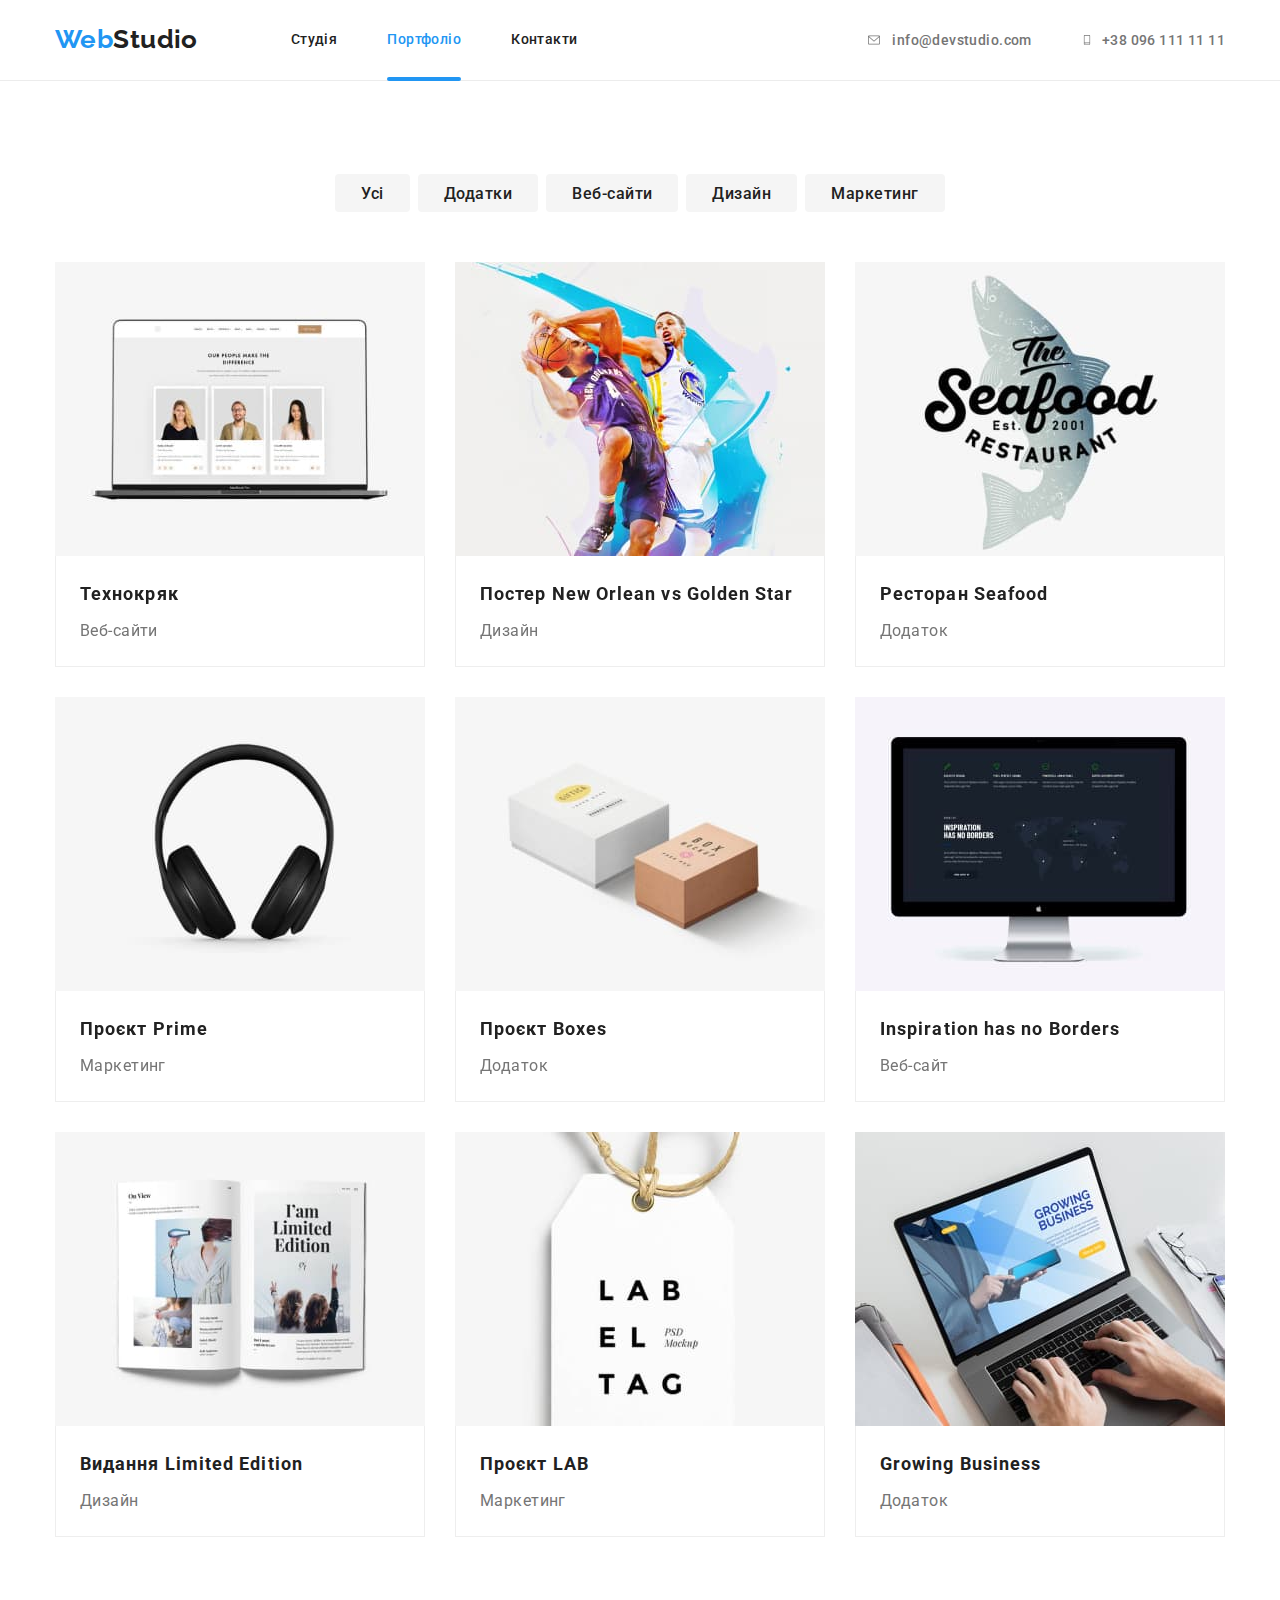
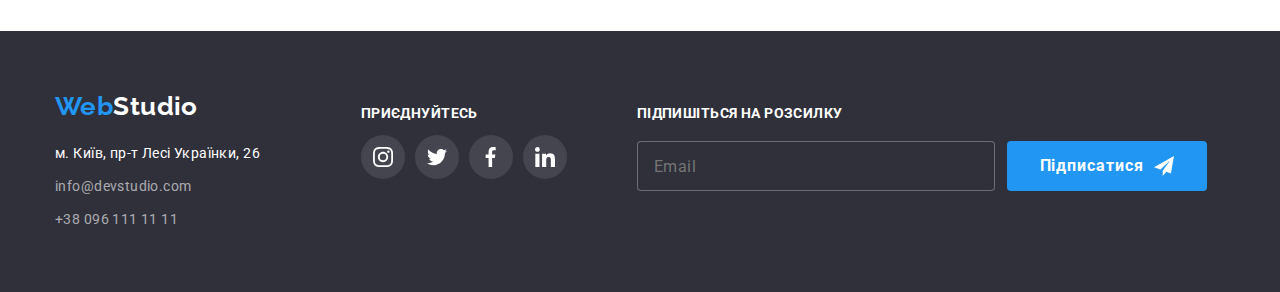
==== portfolio.html @ 4629065c "added from 06" ====
<!DOCTYPE html>
<html lang="en">
<head>
    <meta charset="UTF-8">
    <meta 
    name="viewport" 
    content="width=device-width, initial-scale=1.0">
    <title>WebStudio</title>
    <!--не знаю чи потрібні два перші посилання на шрифт-->
    <link rel="preconnect" href="https://fonts.googleapis.com">
    <link rel="preconnect" href="https://fonts.gstatic.com" crossorigin>
    <link href="https://fonts.googleapis.com/css2?family=Raleway:wght@700&family=Roboto:wght@400;500;700;900&display=swap" rel="stylesheet">
    <link rel="stylesheet" href="https://cdnjs.cloudflare.com/ajax/libs/modern-normalize/1.1.0/modern-normalize.min.css">
    <link rel="stylesheet" href="./css/styles.css">
</head>

<body>
    <header class="header">
        <div class="container">
            <div class="main-nav container-header">
                <a href="./index.html" class="logo decoration"><span class="web">Web</span><span
                        class="studio">Studio</span></a>
                <nav>
                    <ul class="list site-nav decoration header-decoration">
                        <li class="item"><a class="link" href="./index.html">Студія</a></li>
                        <li class="item"><a class="link current link-decoration" href="./portfolio.html">Портфоліо</a></li>
                        <li class="item"><a class="link" href="./index.html">Контакти</a></li>
                    </ul>
                </nav>
    
                <ul class="list decoration auth-nav">
                    <li class="item-contact">
                        <a href="mailto:info@devstudio.com"
                            class="contact contact-header">
                            <svg width="16" height="12" class="nav-icon">
                                <use href="./images/icons.svg#icon-envelopehover"></use>
                            </svg>info@devstudio.com</a>
                    </li>
                    <li class="item-contact">
                        <a href="tel:+380961111111" class="contact contact-header">
                            <svg width="10" height="16" class="nav-icon">
                                <use href="./images/icons.svg#icon-smartphone"></use>
                            </svg> +38 096 111 11 11
                        </a>
                    </li>
                </ul>
            </div>
        </div>
    </header>


    <main>
        <section class="section-secondary">
        <div class="container">
         <div class="section">
        <h1 class="visually-hidden">Портфоліо</h1>
            <ul class="list button">
                <li><button type="button" class="secondary">Усі</button></li>
                <li><button type="button" class="secondary">Додатки</button></li>
                <li><button type="button" class="secondary">Веб-сайти</button></li>
                <li><button type="button" class="secondary">Дизайн</button></li>
                <li><button type="button" class="secondary">Маркетинг</button></li>
            </ul>
            <ul class="list cards-portfolio ">
                    <li class="card-border portfolio-link">
                        <a href="" class="decoration">
          <div class="decoration-position-portfolio">
            <img class="decoration-images" src="./images/portfolio1.jpg" alt="Ноутбук" width="370" />
            <div class="portfolio-cards-description">
                <p class="portfolio-describtion-text">Ресурс пропонує комплексні пропозиції з різним рівнем функціоналу та сервісів. Все це дозволить відвідувачу отримати вичерпні відомості про компанію чи приватну особу.</p>
            </div>
          </div>
            <div class="portfolio-card">
            <h2 class="portfolio-title">Технокряк</h2>
            <p class="portfolio-text">Веб-сайти</p>
              
        </div>
    </a>
</li>

                <li class="card-border portfolio-link">
                    <a href="" class="decoration">
                        <div class="decoration-position-portfolio">
                        <img class="decoration-images" src="./images/portfolio2.jpg" alt="Баскетболісти дизайн" width="370" />
                        <div class="portfolio-cards-description">
                            <p class="portfolio-describtion-text">Ресурс пропонує комплексні пропозиції з різним рівнем функціоналу та сервісів. Все це дозволить відвідувачу отримати вичерпні відомості про компанію чи приватну особу.</p>
                        </div>
                      </div>
                         <div class="portfolio-card">    
                            <h2 class="portfolio-title">Постер New Orlean vs Golden Star</h2>
                            <p class="portfolio-text">Дизайн</p>
                        </div>
                    </a>
                </li>

                <li class="card-border portfolio-link">
                    <a href="" class="decoration">
                        <div class="decoration-position-portfolio">
                        <img class="decoration-images" src="./images/portfolio3.jpg" alt="Логотип ресторану" width="370" />
                        <div class="portfolio-cards-description">
                            <p class="portfolio-describtion-text">Ресурс пропонує комплексні пропозиції з різним рівнем функціоналу та сервісів. Все це дозволить відвідувачу отримати вичерпні відомості про компанію чи приватну особу.</p>
                        </div>
                      </div>
                         <div class="portfolio-card">    
                            <h2 class="portfolio-title">Ресторан Seafood</h2>
                            <p class="portfolio-text">Додаток</p>
                        </div>
                    </a>
                </li>               

                <li class="card-border portfolio-link">
                    <a href="" class="decoration">
                        <div class="decoration-position-portfolio">
                        <img class="decoration-images" src="./images/portfolio4.jpg" alt="Навушники" width="370" />
                        <div class="portfolio-cards-description">
                            <p class="portfolio-describtion-text">Ресурс пропонує комплексні пропозиції з різним рівнем функціоналу та сервісів. Все це дозволить відвідувачу отримати вичерпні відомості про компанію чи приватну особу.</p>
                        </div>
                      </div>
                         <div class="portfolio-card">    
                            <h2 class="portfolio-title">Проєкт Prime</h2>
                            <p class="portfolio-text">Маркетинг</p>
                        </div>
                    </a>
                </li>                         

                <li class="card-border portfolio-link">
                    <a href="" class="decoration">
                        <div class="decoration-position-portfolio">
                        <img class="decoration-images" src="./images/portfolio5.jpg" alt="Коробки" width="370" />
                        <div class="portfolio-cards-description">
                            <p class="portfolio-describtion-text">Ресурс пропонує комплексні пропозиції з різним рівнем функціоналу та сервісів. Все це дозволить відвідувачу отримати вичерпні відомості про компанію чи приватну особу.</p>
                        </div>
                      </div>
                         <div class="portfolio-card">    
                            <h2 class="portfolio-title">Проєкт Boxes</h2>
                            <p class="portfolio-text">Додаток</p>
                        </div>
                    </a>
                </li>    

                <li class="card-border portfolio-link">
                    <a href="" class="decoration">
                        <div class="decoration-position-portfolio">
                        <img class="decoration-images" src="./images/portfolio6.jpg" alt="Комп'ютер" width="370" />
                        <div class="portfolio-cards-description">
                            <p class="portfolio-describtion-text">Ресурс пропонує комплексні пропозиції з різним рівнем функціоналу та сервісів. Все це дозволить відвідувачу отримати вичерпні відомості про компанію чи приватну особу.</p>
                        </div>
                      </div>
                         <div class="portfolio-card">    
                            <h2 class="portfolio-title">Inspiration has no Borders</h2>
                            <p class="portfolio-text">Веб-сайт</p>
                        </div>
                    </a>
                </li>   

                <li class="card-border portfolio-link">
                    <a href="" class="decoration">
                        <div class="decoration-position-portfolio">
                        <img class="decoration-images" src="./images/portfolio7.jpg" alt="Журнал" width="370" />
                        <div class="portfolio-cards-description">
                            <p class="portfolio-describtion-text">Ресурс пропонує комплексні пропозиції з різним рівнем функціоналу та сервісів. Все це дозволить відвідувачу отримати вичерпні відомості про компанію чи приватну особу.</p>
                        </div>
                      </div>
                         <div class="portfolio-card">    
                            <h2 class="portfolio-title">Видання Limited Edition</h2>
                            <p class="portfolio-text">Дизайн</p>
                        </div>
                    </a>
                </li>                  
 
                <li class="card-border portfolio-link">
                    <a href="" class="decoration">
                        <div class="decoration-position-portfolio">
                        <img class="decoration-images" src="./images/portfolio8.jpg" alt="Візитка" width="370" />
                        <div class="portfolio-cards-description">
                            <p class="portfolio-describtion-text">Ресурс пропонує комплексні пропозиції з різним рівнем функціоналу та сервісів. Все це дозволить відвідувачу отримати вичерпні відомості про компанію чи приватну особу.</p>
                        </div>
                      </div>
                         <div class="portfolio-card">    
                            <h2 class="portfolio-title">Проєкт LAB</h2>
                            <p class="portfolio-text">Маркетинг</p>
                        </div>
                    </a>
                </li>                 
 
                <li class="card-border portfolio-link">
                    <a href="" class="decoration">
                        <div class="decoration-position-portfolio">
                        <img class="decoration-images" src="./images/portfolio9.jpg" alt="Ноутбук" width="370" />
                        <div class="portfolio-cards-description">
                            <p class="portfolio-describtion-text">Ресурс пропонує комплексні пропозиції з різним рівнем функціоналу та сервісів. Все це дозволить відвідувачу отримати вичерпні відомості про компанію чи приватну особу.</p>
                        </div>
                      </div>
                         <div class="portfolio-card">    
                            <h2 class="portfolio-title">Growing Business</h2>
                            <p class="portfolio-text">Додаток</p>
                        </div>
                    </a>
                </li>
            </ul>
            </div>
            </div>
            </section>
          </main>
    
          <footer class="footer">
            <div class="container">
                       <ul class="footer-position list">
                           <li class="footer-position-part">
                               <div class="footer-logo"><a href="./index.html" class="logo decoration"><span class="web">Web</span><span
                                   class="studio-footer">Studio</span></a>
                               </div>
                           <address>
                               <div>
                               <ul class="list address decoration">
                                   <li class="address-footer">
                                       <a href="https://goo.gl/maps/RKnZuP3yqJWEUkQHA" class="city">м. Київ, пр-т Лесі Українки, 26</a>
                                   </li>
                                   <li class="contact-footer address-footer">
                                       <a href="mailto:info@devstudio.com" class="footer-contact">info@devstudio.com</a>
                                   </li>
                                   <li class="contact-footer">
                                       <a href="tel:+380961111111" class="footer-contact">+38 096 111 11 11</a>
                                   </li>
                               </ul>
                               </div>
                           </address>
                           </li>
           
                       <li class="footer-position-part">
                           <p class="footer-text">ПРИЄДНУЙТЕСЬ</p>
                       <ul class="cards-img list">
                               <li class="img-footer">
                                   <a href="" class="cards-img-icon social">
                                   <svg width="20" height="20" class="cards-icon icon-footer">
                                       <use href="./images/icons.svg#icon-instagram"></use>
                                   </svg>
                                   </a>
                               </li>
                               <li class="img-footer">
                                   <a href="" class="cards-img-icon social">
                                   <svg width="20" height="20" class="cards-icon icon-footer">
                                       <use href="./images/icons.svg#icon-twitter"></use>
                                   </svg>
                                   </a>
                               </li>
                               <li class="img-footer">
                                   <a href="" class="cards-img-icon social">
                                   <svg width="20" height="20" class="cards-icon icon-footer">
                                       <use href="./images/icons.svg#icon-vector"></use>
                                   </svg>
                                   </a>
                               </li>
                               <li class="img-footer">
                                   <a href="" class="cards-img-icon social">
                                   <svg width="20" height="20" class="cards-icon icon-footer">
                                       <use href="./images/icons.svg#icon-linkedin"></use>
                                   </svg>
                                   </a>
                               </li>
                           </a>
                       </ul>
                       </li>
                       <li class="footer-position-part">
                               <p class="footer-text-second">ПІДПИШІТЬСЯ НА РОЗСИЛКУ</p> 
       
                           <form>
                               <div class="footer-position-form">
                               <label for="label-name" class="form-label-footer">
                                   <input type="email" id="label-name" name="label-name-footer" placeholder="Email" class="form-input-footer"/>
                               </label>
                           </form>
       
                                  <button type="button" class="button-send-footer"><div>
                                   Підписатися</div>
                                   <svg width="20" height="20" class="cards-icon icon-footer ">
                                       <use href="./images/icons.svg#icon-icon-send"></use>
                                   </svg>
                               </button>
                           </div>
                       </li>
                       </ul>
            </div>
           </footer>

</body>
</html>
---- css/styles.css ----
/* #212121 - основний колір (чорний) */
/* #757575 - другорядний колір (сірий) *
/* #FFFFFF - білий колір */
/* #2196F3 - колір акцент */
/* #2196F3 - button-color-hover*/


/* #FFFFFF - колір фону */
/* #2F303A - колір другорядного фону (сірий) */
/* #F5F4FA - колір другорядного фону (сірий темний) */
/* #ECECEC - колір рамки хедера */
/* #EEEEEE - колір рамки карток */
/* #AFB1B8- колір логотипів*/
/* rgba(47, 48, 58, 0.4) -color hero-img*/
/*rgba(255, 255, 255, 0.1); -color back for icon footer*/
:root {
    --title-text-color: #212121 ;
    --primary-text-color: #757575 ;
    --accent-text-color: #2196F3 ;
    --second-text-color: #FFFFFF ;
    --button-background-color: #F5F5F5 ;
    --footer-background-color: #2F303A;
    --second-text-color-footer: rgba(255, 255, 255, 0.6);
    --footer-background-icon: rgba(255, 255, 255, 0.1);
    --second-background-color:  #F5F4FA ;
    --header-bording-color: #ECECEC;
    --card-border: #EEEEEE;
    --hero-img: rgba(47, 48, 58, 0.4);
    --logo-color: #AFB1B8 ;
    --input-border: rgba(33, 33, 33, 0.2);
    --modal-header-color:#212121;
    --close-button-color: #000;
    --form-comment-color: rgba(117, 117, 117, 0.5);
    --button-color-hover: #188CE8;
}
 .photos{
    display: flex;
    justify-content: space-around;
 } 

body {
    background-color: var(--second-text-color);
    color: var(--title-text-color);
    font-family: 'Roboto', sans-serif;
    font-size: 14px;
    letter-spacing: 0.03em;
}


img {
    max-width: 100%;
    height: auto;
    display: block;
}
.list-pictures{
    display: inline-flex;
    flex-wrap: wrap;
}


/*скинула відступи у списків*/
ul {
    padding-inline-start: 0px;
}

/* приховала h */
.visually-hidden {
        position: absolute;
        white-space: nowrap;
        width: 1px;
        height: 1px;
        overflow: hidden;
        border: 0;
        padding: 0;
        clip: rect(0 0 0 0);
        clip-path: inset(50%);
        margin: -1px;
}

/*прибрала маркери */
.list {
    list-style: none;
}

/* main-nav */ 
.main-nav {
    display: flex;
    align-items: center;
}

.container{
    width: 1200px;
    margin-left: auto;
    margin-right: auto;
    padding-left: 15px;
    padding-right: 15px;
}

/* header */
.header{
    position: fixed;
    padding-top: 0px;
    padding-bottom: 0px;
    border-bottom: 1px solid var(--header-bording-color);
    background-color: var(--second-text-color);
    top: 0;
    left: 0;
    right: 0;
    z-index: 1;
}

/*decoration*/


 /* logo header */
.decoration {
      text-decoration: none;
 }
.list.decoration{
    margin-top: 0;
    margin-bottom: 0;
    display: flex;
}

.logo {
    margin-right: 93px;
}
.logo .web {
    color: var(--accent-text-color);
    font-family: 'Raleway', sans-serif;
    font-weight: 700;
    font-size: 26px;
    line-height: 1.2;
    text-decoration: none;
}
.logo .studio {
    color: var(--title-text-color);
    font-family: 'Raleway', sans-serif;
    font-weight: 700;
    font-size: 26px;
    line-height: 1.2;
    text-decoration: none;
}

/* site-nav */
.site-nav {
    display: flex;
}

/*відступи між site-nav*/
.site-nav .item {
    margin-right: 50px;
}
.site-nav .item:last-child {
    margin-right: 0px;
}

.site-nav .link {
    display: block;
    padding-top: 32px;
    padding-bottom: 32px;

    color: var(--title-text-color);
    font-weight: 500;
    font-size: 14px;
    line-height: 1.14;
    text-decoration: none;

    transition: color 250ms cubic-bezier(0.4, 0, 0.2, 1);
}

.site-nav .link:hover, .site-nav .link:focus {
    color: var(--accent-text-color);
    font-weight: 500;
    font-size: 14px;
    line-height: 1.14;
    text-decoration: none;
}

.site-nav .link.current {
    color: var(--accent-text-color);
}

.auth-nav {
    margin-left: auto;
}

/*contacts */
.contact-header{
    display: flex;
    color: var(--primary-text-color);
    align-items: center;
    font-weight: 500;
}
.contact-header:hover, .contact-header:focus{
    color:var(--accent-text-color);
}

.contact {
    text-decoration: none;

    transition: color 250ms cubic-bezier(0.4, 0, 0.2, 1);
}

.contact:hover, .contact:focus{
    font-weight: 500;
    font-size: 14px;
}

.item-contact {
    padding-top: 32px;
    padding-bottom: 32px;
}

.nav-icon{
    display: flex;
    align-items: center; 
    fill: currentColor;
    margin-right: 10px; 
}

/*відступи між .list .contact*/
.list .item-contact {
    margin-right: 50px;
}

.list .item-contact:last-child {
    margin-right: 0px;
}

/* footer */
.footer-position{
display: flex;
flex-direction: row;
gap: 70px;
}

.footer-position-part{
align-items: center;
}

footer{
    background-color: var(--footer-background-color);
    display: list-item;
    }

.footer {
    padding-top: 60px;
    padding-bottom: 60px;
}

.footer-contact {
    color: var(--second-text-color-footer);
    text-decoration: none;
    transition: color 250ms cubic-bezier(0.4, 0, 0.2, 1);
}

.footer-contact:hover,
.footer-contact:focus {
    color: var(--accent-text-color);
}

.list.address {
    display: block;
}

.logo .studio-footer {
    color: var(--second-text-color);
    font-family: 'Raleway', sans-serif;
    font-weight: 700;
    font-size: 26px;
    line-height: 1.2;
    text-decoration: none;

    margin-top: 0px;
}

div.footer-logo{
    margin-bottom: 20px;
}

/* address foter */
.adress {
    font-style: normal;
    font-size: 14px;
    line-height: 1.71;
    letter-spacing: 0.03em;
    margin-top: 0px;
    margin-bottom: 9px;
}

address{
    font-style: normal;
}

li.address-footer{
    margin-bottom: 9px;
}

.city {
    color: var(--second-text-color);
    text-decoration: none;
    line-height: 1.71;
    font-size: 14px;
    transition: color 250ms cubic-bezier(0.4, 0, 0.2, 1);

    }
.city:hover, .city:focus{
    color: var(--accent-text-color);
    }

.contact-footer {
    line-height: 1.71;
    font-size: 14px;
    font-size: 14px;
    text-decoration: none;
    }

.mail-number{
    color: var(--second-text-color-footer);
    text-decoration: none;
}

.mail-number:hover,
.mail-number:focus {
    color: var(--accent-text-color);
    font-weight: 400;
    font-size: 14px;
    line-height: 1.71;
}

.footer-text{
font-style: normal;
font-weight: 700;
line-height: 16px;

color: var(--second-text-color);
}

.footer-text-second{
    font-style: normal;
    margin-bottom: 20px;
    font-weight: 700;
    line-height: 16px;
    
    color: var(--second-text-color);
    }

.social{
    background-color:var(--footer-background-icon);
}

.cards-icon.icon-footer{
fill:var(--second-text-color);
}
.cards-icon:focus{
    fill:var(--second-text-color);
}

.footer-position-form{
    display: flex;
    flex-direction: row;
    gap: 12px;
    }

/*footer-form*/
.button-send-footer{
        display: flex;
        align-items: center;
        text-align: center;
        justify-content: center;
        gap: 10px;
    
        color: var(--second-text-color);
        background-color: var(--accent-text-color);
    
        width: 200px;
        height: 50px;
        margin: 0;
    
        border: 1px solid transparent;
        border-radius: 4px;
    
        font-weight: 700;
        font-size: 16px;
        line-height: 1.88;
        letter-spacing: 0.06em;
        cursor: pointer;

        transition: color 250ms cubic-bezier(0.4, 0, 0.2, 1), background-color 250ms cubic-bezier(0.4, 0, 0.2, 1), fill 250ms cubic-bezier(0.4, 0, 0.2, 1);
}
    .button-send-footer:hover,
    .button-send-footer:focus{
        background-color: var(--button-color-hover);
    }

    .form-label-footer{
        display: block;
        width: 358px;
        height: 50px;
        margin-bottom: 0;
        font-size: 12px;
        line-height: 1.16;
        letter-spacing: 0.01em;
        background-color: var(--footer-background-color);
        color: var(--primary-text-color);
        border-radius: 1px solid rgba(255, 255, 255, 0.3);


        transition: color 2500ms cubic-bezier(0.4, 0, 0.2, 1);
    }

    

    .form-label-footer:hover , .form-label-footer:focus{
        color:var(--accent-text-color);
    }
    
    .form-control-footer{
        position: relative;
        background-color: var(--footer-background-color);
    }
    
    .form-input-footer{
    width: 358px;
    height: 50px;
    padding-right: 16px;
    padding-left: 16px;
    padding-top: 15px;
    padding-bottom: 15px;
    border-radius: 4px;
    color:var(--form-comment-color);
    outline:none;
    background-color: var(--footer-background-color);
    border: 1px solid rgba(255, 255, 255, 0.3);

    font-weight: 400;
    font-size: 16px;
    line-height: 1.25;
    letter-spacing: 0.03em;
    color: rgba(255, 255, 255, 0.6);
    }
    .form-input-footer:focus{
    color:var(--accent-text-color);
    border-color: var(--accent-text-color);
    }
    
    .form-text-footer{
        position: absolute;
        top: 15px;
        bottom: 15px;
        left: 16px;
        font-size: 16px;
        line-height: 1.25;
        letter-spacing: 0.03em;
        color: var(--second-text-color-footer);
    }




/*main index*/
/* hero */
.hero-background {
        background-color: var(--footer-background-color);
        background-image: linear-gradient(rgba(47, 48, 58, 0.4), rgba(47, 48, 58, 0.4)), url("./background-hero-img.jpg");
        background-repeat: no-repeat;
        background-size: cover;
        max-width: 1600px;
        height: 600px;
        margin-left: auto;
        margin-right: auto;
}

.section-hero{
padding-left: 15px;
padding-right: 15px;
margin-top: 80px;
}

.hero{
    text-align: center;
    padding-top: 200px;
    padding-bottom: 200px;
    margin-left: auto;
    margin-right: auto;
    width: 1200px;
}
.hero-title{
    font-weight: 900;
    font-size: 44px;
    line-height: 1.36;
    letter-spacing: 0.06em;
    color: var(--second-text-color);
    text-transform: uppercase;

    margin-top: 0;
    margin-bottom: 30;
}

.button.primary {
    border: 1px solid transparent;
    border-radius: 4px;
    padding: 10px 32px;
    min-width: 216px;
    height: 50px;
    margin-bottom: 0px;

/*по центрі кнопка не знаю чи так*/
    margin: auto;
    display: block;
    
    color: var(--second-text-color);
    background-color: var(--accent-text-color);
    
    font-family: inherit;
    font-weight: 700;
    font-size: 16px;
    line-height: 1.88;
    display: flex;
    align-items: center;
    text-align: center;
    letter-spacing: 0.06em;
    cursor: pointer;
    text-align: center;

    transition: color 250ms cubic-bezier(0.4, 0, 0.2, 1), background-color 250ms cubic-bezier(0.4, 0, 0.2, 1);
}

.button.primary:hover, .button.primary:focus {
    background-color: var(--button-color-hover);
    
    font-family: inherit;
    font-weight: 700;
    font-size: 16px;
    line-height: 1.88;
    display: flex;
    align-items: center;
    text-align: center;
}

/*переваги*/
/* section title */
.decoration-icons{
    display:flex;
    gap: 30px;

}

.feauter-section-img{
display: flex;
justify-content: center;
align-items: center;
width: 270px;
height: 120px;
background-color: var(--second-background-color);
border-radius: 4px;
margin-bottom: 30px;

}

.feauter-section-icon{
width: 70px;
height: 70px;
}

.section-first {
padding-top: 94px;
padding-bottom: 94px;
}

.item-section {
    width: 270px;
    height: 98px;
}

.list.feauter-section{
    display: flex;
    gap: 30px;
}

.section .section-title{
font-weight: 700;
font-size: 14px;
line-height: 1.14;
text-transform: uppercase;
margin-top: 0;
margin-bottom: 10px;
}
/* section text  */
.section .section-text{
    color: var(--primary-text-color);
    line-height: 1.7;
    margin-top: 0px;
}

/* section Чим ми займаємось*/
/* h2  */
.section .photos {
    font-weight: 700;
    font-size: 36px;
    line-height: 1.16;
    text-align: center;
    letter-spacing: 0.03em;
    color: var(--title-text-color);
    position: relative;
}

.photos{
    position: relative;
}

.photos-box{
    content: "";
    color: var(--second-text-color);
    font-style: normal;
    font-weight: 700;
    font-size: 14px;
    line-height: 16px;
    text-align: center;
    letter-spacing: 0.03em;
    align-items: center;
    padding: 27px 0;

    position: absolute;
    width: 100%;
    height: 70px;
    background: rgba(47, 48, 58, 0.8);
    bottom: 0px;
}


.text-photo{
    font-weight: 700;
    font-size: 14px;
    line-height: 16px;
    text-align: center;
    letter-spacing: 0.03em;
    align-items: center;
    color: var(--second-text-color);
    margin: 0;
}

ul.list{
    margin-top: 0px;
    margin-bottom: 0px;
}
.list-pictures {
    display: flex;
    gap: 30px;
}

.main-pictures {
    padding-bottom: 94px;
}


/*section наша команда*/
.list-card{
    display: flex;
    gap: 30px;
}

.team{
    background-color: var(--second-background-color);
}
.section-team{
    padding-top: 94px;
    padding-bottom: 94px; 
}

.list .card{
    background-color: var(--second-text-color);
}

/* наша команда */
/*чим ми займаємось-заголовок*/
.section .title {
    font-weight: 700;
    font-size: 36px;
    line-height: 1.16;
    text-align: center;
    letter-spacing: 0.03em;

    margin-top: 0px;
    margin-bottom: 50px;
}
li.card {
    padding-top: 0px;
    
    box-shadow: 0px 1px 3px rgba(0, 0, 0, 0.12), 0px 1px 1px rgba(0, 0, 0, 0.14), 0px 2px 1px rgba(0, 0, 0, 0.2);
    border-radius: 0px 0px 4px 4px;
}
.card .images {
    margin-top: 0px;
    margin-bottom: 0px;
}

div.card-member{
    display: flex;
    flex-direction: column;
    justify-content: center;
    align-items: center;
    padding-top: 30px;
    padding-bottom: 30px;
}

.card-title.members {
        font-weight: 500;
        font-size: 16px;
        line-height: 1.18;

        margin-top: 0px;
        margin-bottom: 10px;
}

.card-text.members {
        font-size: 16px;
        line-height: 1.18;
        color: var(--primary-text-color);
        margin-top: 0px;
        margin-bottom: 10px;
}

/*ikonki dla kartek*/
.cards-img{
 display: flex;
 gap: 10px;
}

.cards-img-icon{
display: flex;
justify-content: center;
align-items: center;

width: 44px;
height: 44px;
border-radius: 50%;

transition: background-color 250ms cubic-bezier(0.4, 0, 0.2, 1);
}

.cards-img-icon:hover,
.cards-img-icon:focus {
    background-color: var(--accent-text-color);
    cursor: pointer;
    fill:var(--second-text-color);
}


.cards-icon{
fill: var(--logo-color);

transition: fill 250ms cubic-bezier(0.4, 0, 0.2, 1);
}

.cards-img-icon:hover .cards-icon,
.cards-img-icon:focus .cards-icon{
fill:var(--second-text-color);

}

/* section client*/
.section-logo{
    padding-top: 94px;
    padding-bottom: 94px;
}
.header-client{
    font-weight: 700;
    font-size: 36px;
    line-height: 1.16;
    text-align: center;
    letter-spacing: 0.03em;

    margin-top: 0;
    margin-bottom: 50px;
}
/*
.header-decoration{
    position: relative;
}
.header-decoration::after{
    position: absolute;
    bottom: 0;
    left: 0;
    content: "";
    width: 48px;
    height: 4px;
    background-color: #2196F3;
    border-radius: 2px;
}*/

.link-decoration{
    position: relative;
}
.link-decoration::after{
     display: inline-block;
     content: "";
     width: 100%;
     height: 4px;

     position: absolute;
     left: 0;
     bottom: -1px;
     background-color: var(--accent-text-color);
     border-radius: 2px;
}

.clients-logoes{
    display: flex;
    flex-direction: row;
    gap:30px;
}
.clients-img{
    display: flex;
    justify-content: center;
    align-items: center;
    width: 170px;
    height: 92px;
    background-color: var(--second-text-color);
    border: 1px solid rgba(175, 177, 184, 1);
    border-radius: 4px;

    transition: border 250ms cubic-bezier(0.4, 0, 0.2, 1),box-shadow 250ms cubic-bezier(0.4, 0, 0.2, 1); 
}
.clients-img:hover, .clients-img:focus{
    border: 1px solid var(--accent-text-color);
    /* box-shadow: 0px 4px 4px 0px rgba(0, 0, 0, 0.25); */
    cursor: pointer;
}
.clients-icon{
    fill:var(--logo-color);
    width: 170px;
    height: 92px;
    transition: fill 250ms cubic-bezier(0.4, 0, 0.2, 1);
}

.clients-img:hover .clients-icon, .clients-img:focus .clients-icon{
    fill:var(--accent-text-color);

}


/*portfolio*/
.section-secondary{
    padding-top: 94px;
    padding-bottom: 94px;
    margin-top: 80px;
}

/* button */
.list.button{
display: flex;
justify-content: center;
margin-top: 0px;
margin-bottom: 50px;
gap: 8px;
}

/* li.card-border {
    border: 1px solid var(--card-border);
}
*/


li.card-border:nth-child(7){
    margin-bottom: 0px;
}
li.card-border:nth-child(8) {
    margin-bottom: 0px;
}
li.card-border:nth-child(9) {
    margin-bottom: 0px;
}
 
.button .secondary {
    border: 1px solid transparent;
    display: inline-block;
    border-radius: 4px;
    padding: 6px 25px;
    min-width: 73px;
    height: 38px;

    color: var(--title-text-color);
    background-color: var(--button-background-color);
    font-family: inherit;
    cursor: pointer;
    font-weight: 500;
    font-size: 16px;
    line-height: 1.62;
    letter-spacing: 0.03em;
    text-align: center;

    transition: color 250ms cubic-bezier(0.4, 0, 0.2, 1), background-color 250ms cubic-bezier(0.4, 0, 0.2, 1), box-shadow 250ms cubic-bezier(0.4, 0, 0.2, 1); 
}

.button .secondary:hover, .button .secondary:focus {
    color: var(--second-text-color);
    background-color: var(--accent-text-color);

    box-shadow: 0px 3px 1px rgba(0, 0, 0, 0.1), 0px 1px 2px rgba(0, 0, 0, 0.08), 0px 2px 2px rgba(0, 0, 0, 0.12);
    border-radius: 4px;
}

/*img porfolio*/
.portfolio-link{
    transition: box-shadow 250ms cubic-bezier(0.4, 0, 0.2, 1);
}

.portfolio-link:hover, .portfolio-link:focus{
    box-shadow: 0px 4px 4px 0px rgba(0, 0, 0, 0.25);
}

.decoration-images{
    margin-top: 0px;
    margin-bottom: 0px;
}

div.portfolio-card {
    position: relative;
    padding-left: 24px;
    padding-top: 20px;
    padding-bottom: 20px;
    border: 1px solid var(--card-border);
    border-top: none;
    z-index: 2;
}

.cards-portfolio{
    display: flex;
    flex-wrap: wrap;
    gap: 30px;
}

/* title */
a .portfolio-title{
    font-weight: 700;
    font-size: 18px;
    line-height: 2;
    letter-spacing: 0.06em;
    color: var(--title-text-color);
    text-decoration: none;

    margin-top: 0px;
    margin-bottom: 4px;
}
/* text */
a .portfolio-text{
    font-size: 16px;
    line-height: 1.88;
    color: var(--primary-text-color);
    text-decoration: none;

    margin-top: 0px;
    margin-bottom: 0px;
}


/*overlay*/
.portfolio-cards-description{
    position:absolute;
    top: 0;
    right: 0;
    width: 370px;
    height: 294px;
    background-color: rgba(33, 150, 243, 0.9);
    transform: translateY(0);
 
    z-index: 0;
    visibility: hidden;
    overflow: hidden;
}

.portfolio-describtion-text{
    color: var(--second-text-color);
    font-weight: 400;
    font-size: 18px;
    line-height: 28px;
    letter-spacing: 0.03em;
    padding-top: 63px;
    padding-bottom: 63px;
    padding-left: 24px;
    padding-right: 24px;
}
.decoration:hover .portfolio-cards-description,.decoration:focus .portfolio-cards-description{
    transform: translateY(0);
    border-radius: 1px;
    visibility: visible;
    transition: transform 250ms cubic-bezier(0.4, 0, 0.2, 1);
}


.portfolio-link{
    position: relative;
    overflow: hidden;
}

/*overlay*/
.decoration-position-portfolio{
   position: relative; 
   overflow: hidden;
}
.portfolio-cards-description{
    position:absolute;
    top: 0;
    right: 0;
    width: 370px;
    height: 294px;
    background-color: rgba(33, 150, 243, 0.9);
    transform: translateY(100%);
    transition: transform 250ms cubic-bezier(0.4, 0, 0.2, 1),visibility 250ms cubic-bezier(0.4, 0, 0.2, 1);
    z-index: 0;
    visibility: hidden;
}

.portfolio-describtion-text{
    color: var(--second-text-color);
    font-weight: 400;
    font-size: 18px;
    line-height: 28px;
    letter-spacing: 0.03em;
    padding-top: 63px;
    padding-bottom: 63px;
    padding-left: 24px;
    padding-right: 24px;
}

.portfolio-link{
    position: relative;
}

/* modal*/
.backdrop{
    position: fixed;
    top: 0;
    left: 0;
    width: 100%;
    height: 100%;
    z-index: 1;
    background-color: rgba(0, 0, 0, 0.2);

    transition: opacity 250ms cubic-bezier(0.4, 0, 0.2, 1), visibility 250ms cubic-bezier(0.4, 0, 0.2, 1);
}

.modal{
    position: absolute;
    top: 50%;
    left: 50%;
    padding: 40px;
    transform: translate(-50%, -50%);
    width: 528px;
    height: 581px;
    background-color: var(--second-text-color);
    border-radius: 4px;
    /*padding: 12px 40px 0px;*/

    box-shadow: 0px 2px 1px 0px rgba(0, 0, 0, 0.2);
    box-shadow: 0px 1px 1px 0px rgba(0, 0, 0, 0.14);
    box-shadow: 0px 1px 3px 0px rgba(0, 0, 0, 0.12);

}

.is-hidden {
    opacity: 0;
    visibility: hidden;
    pointer-events: none;
}

.modal-close-button{
    position: absolute;
    display: flex;
    align-items: center;
    justify-content: center;
    width: 30px;
    height: 30px;
    border-radius: 50%;
    top: 8px;
    right: 8px;
    padding: 0;
    background: none;
    border: 1px solid;
    cursor: pointer;
    border-color:var(--input-border);
    outline: none;
}
.modal-close-button:hover .close-button-decor,
.modal-close-button:focus .close-button-decor{
    fill:var(--accent-text-color);
}

.close-button-decor{
    fill: var(--close-button-color);
    transition: fill 250ms cubic-bezier(0.4, 0, 0.2, 1);
}

.modal-header{
margin: 0;
font-weight: 700;
font-size: 20px;
line-height: 23px;
text-align: center;
letter-spacing: 0.03em;

color: var(--modal-header-color);
margin-bottom: 12px;
}

/*form*/
.form-label{
    display: block;
    margin-bottom: 4px;
    font-size: 12px;
    line-height: 1.16;
    letter-spacing: 0.01em;
    color: var(--primary-text-color);

}
.form-label:focus{
    color:var(--accent-text-color);
}

.form-control{
    position: relative;
    margin-bottom: 10px;
}

.form-input{
width: 100%;
padding-right: 12px;
padding-left: 32px;
padding-top: 11px;
padding-bottom: 11px;
border: 1px solid var(--input-border);
border-radius: 4px;
color:var(--form-comment-color);
outline:none;
}
.form-input:focus{
color:var(--accent-text-color);
border-color: var(--accent-text-color);
}

.form-icon{
    width: 18px;
    height: 18px;
    position: absolute;
    left: 11px;
    top:50%;
    transform: translateY(-50%);
}

.form-control:focus-within .form-icon{
    fill:var(--accent-text-color);
}


/*for comment*/
.form-textarea{
    margin-bottom: 20px;
    max-width: 448px;
    max-height: 120px;
    min-width: 448px;
    min-height: 120px;
    padding: 12px 16px;
    border: 1px solid var(--input-border);
    border-radius: 4px;
    outline:none;
    resize:none;

    font-size: 12px;
    line-height: 1.16;
    letter-spacing: 0.01em;
    color: var(--form-comment-color);
}
.form-textarea:focus{
        border-color:var(--accent-text-color);
    }



    /*new checkbox*/
    .terms-text{
        margin-bottom: 30px;
        font-size: 14px;
        line-height: 1.71;
        letter-spacing: 0.03em;
    
        color:var(--primary-text-color);
    }
    .terms-link{
        color: var(--accent-text-color);
    }

    .terms-section{
        margin-left: 18px;
        gap: 4px;
    }
    
   /* checkbox*/

     .terms-section{
        display: flex;
        flex-direction: row;
        justify-content: center;
        align-items: center;
        
        margin:0;
        padding: 0;
    }
    .terms-checkbox{
        margin-bottom: 30px;
    
    }
    .terms-text{
        display: block;
        margin:0;
        font-size: 14px;
        line-height: 1.71;
        letter-spacing: 0.03em;
    
        color:var(--primary-text-color);
    }
    .terms-link{
        display: block;
        color: var(--accent-text-color);
    }
    
    .input-checkbox{
        appearance: none;
        opacity: 0;
    }
    .label-checkbox{
        position: relative;

        transition: opacity color 250ms cubic-bezier(0.4, 0, 0.2, 1);
    }
    
    .label-checkbox ::before{
        content: "";
        position: absolute;
        top: 4px;
        left: 13px;
        width: 16px;
        height: 15px;
        border-radius: 2px;
        border: 2px solid;
        border-color: var(--title-text-color);
        background-color: var(--second-text-color);
    }
    

    .label-checkbox ::after{
        content: "";
        position: absolute;
        top: 4px;
        left: 13px;
        width: 16px;
        height: 15px;
        border-radius: 2px;
        background-image: url("./vector-icon.svg");
        background-repeat: no-repeat;
        background-position: 50% 50%;
        background-color: var(--accent-text-color);
        opacity: 0;
    }

    .input-checkbox:checked + .terms-section .terms-section::after {
        opacity: 1;
    }
/*

    
    /*button-send*/
    .button-send{
        position: absolute;
        display: flex;
        align-items: center;
        text-align: center;
        justify-content: center;
        padding: 0;
    
        color: var(--second-text-color);
        background-color: var(--accent-text-color);
    
        width: 200px;
        height: 50px;
        margin: 0;
        margin-bottom: 40px;
        left: 50%;
        translate:-50%;
        bottom: 40px;
    
        border: 1px solid transparent;
        border-radius: 4px;
        min-width: 216px;
        height: 50px;
        margin-bottom: 0px;
    
        font-weight: 700;
        font-size: 16px;
        line-height: 1.88;
        letter-spacing: 0.06em;
        cursor: pointer;
        box-shadow: 0px 4px 4px 0px rgba(0, 0, 0, 0.25);
    
    
        transition: color 250ms cubic-bezier(0.4, 0, 0.2, 1), background-color 250ms cubic-bezier(0.4, 0, 0.2, 1),border 250ms cubic-bezier(0.4, 0, 0.2, 1);
    }
    .button-send:hover,
    .button-send:focus{
        background-color: var(--button-color-hover);
    }
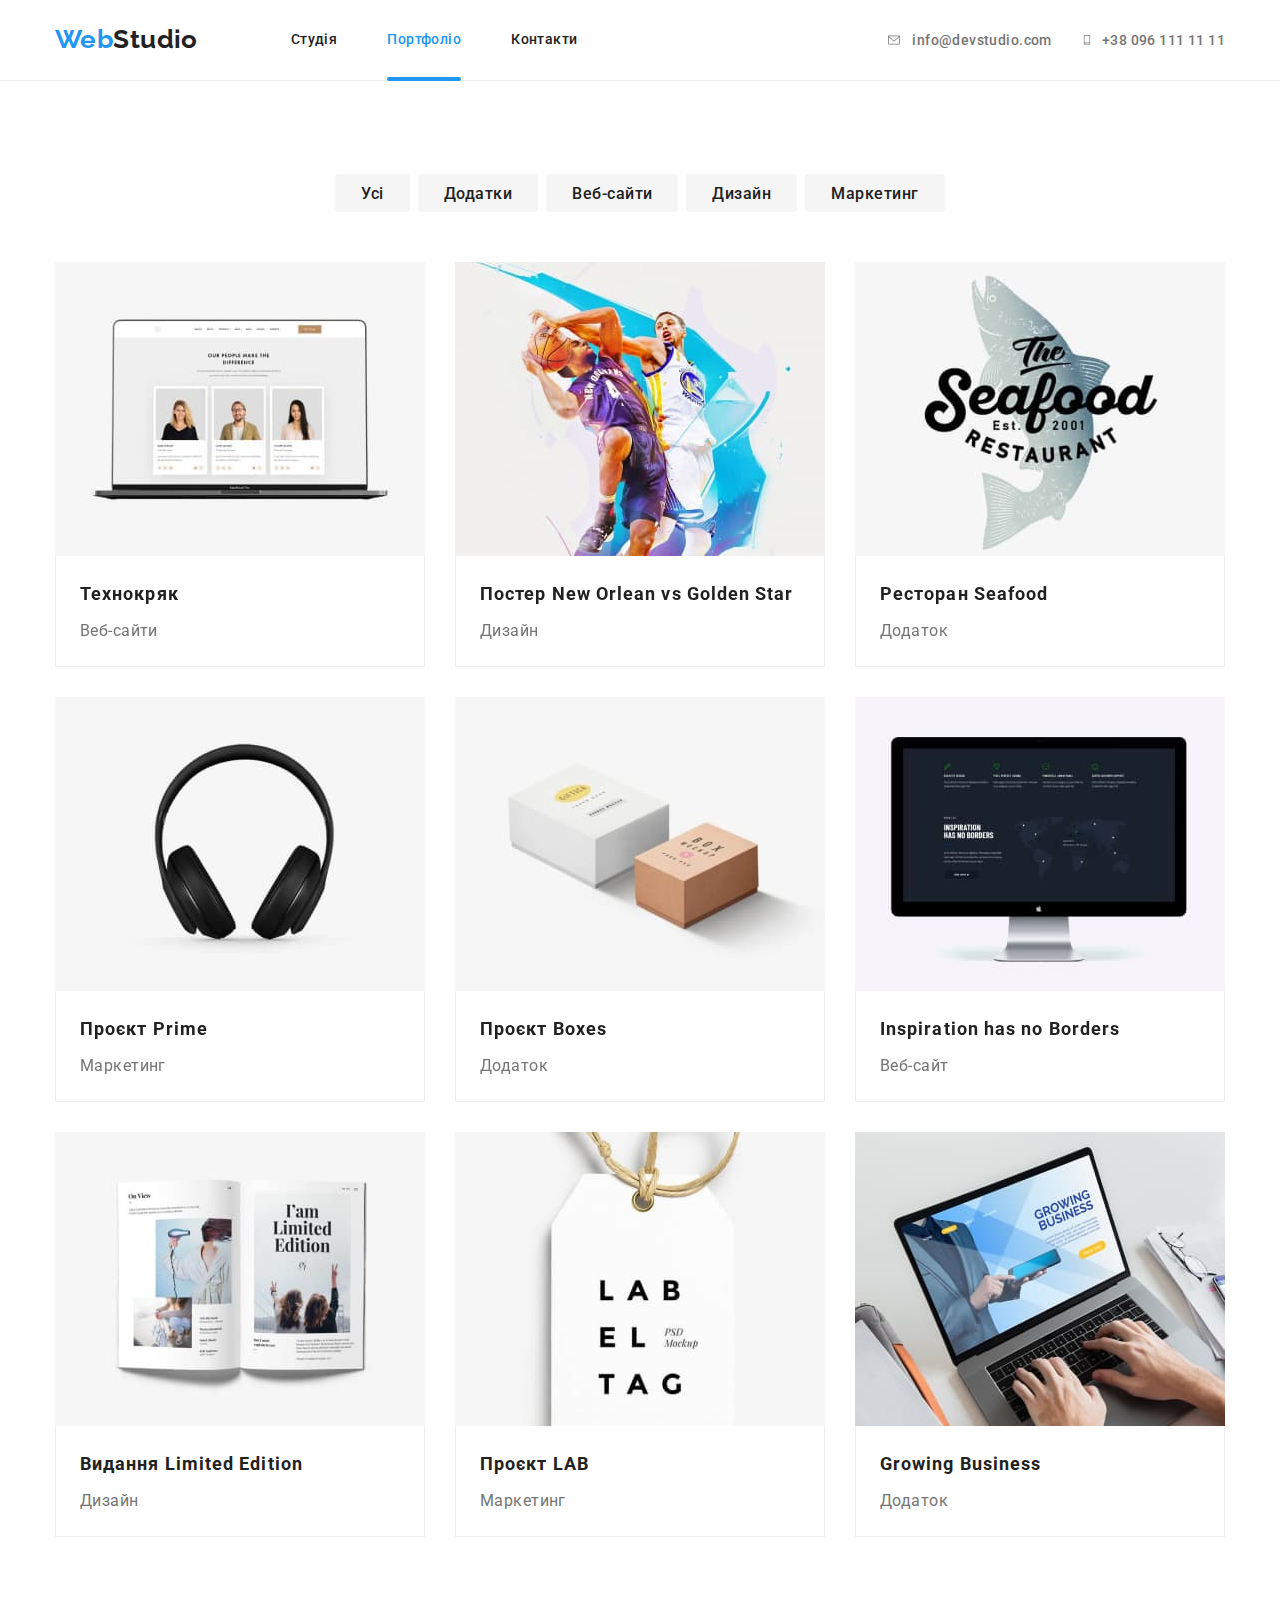
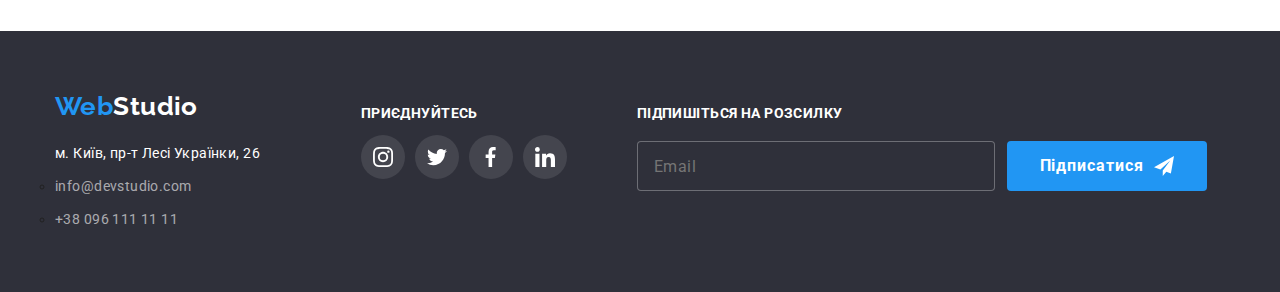
==== commit 912e083e: "files added" ====
--- a/portfolio.html
+++ b/portfolio.html
@@ -17,28 +17,28 @@
 <body>
     <header class="header">
         <div class="container">
-            <div class="main-nav container-header">
-                <a href="./index.html" class="logo decoration"><span class="web">Web</span><span
+            <div class="header__main-nav">
+                <a href="./index.html" class="header__logo decoration"><span class="web">Web</span><span
                         class="studio">Studio</span></a>
                 <nav>
-                    <ul class="list site-nav decoration header-decoration">
-                        <li class="item"><a class="link" href="./index.html">Студія</a></li>
-                        <li class="item"><a class="link current link-decoration" href="./portfolio.html">Портфоліо</a></li>
-                        <li class="item"><a class="link" href="./index.html">Контакти</a></li>
+                    <ul class="list header__site-nav decoration">
+                        <li class="header__item"><a class="header__link" href="./index.html">Студія</a></li>
+                        <li class="header__item"><a class="header__link header__link--current header__link-decoration" href="./portfolio.html">Портфоліо</a></li>
+                        <li class="header__item"><a class="header__link" href="./index.html">Контакти</a></li>
                     </ul>
                 </nav>
     
-                <ul class="list decoration auth-nav">
-                    <li class="item-contact">
+                <ul class="decoration header__auth-nav">
+                    <li class="header__item-contact">
                         <a href="mailto:info@devstudio.com"
-                            class="contact contact-header">
-                            <svg width="16" height="12" class="nav-icon">
+                            class="header__contact-header">
+                            <svg width="16" height="12" class="header__nav-icon">
                                 <use href="./images/icons.svg#icon-envelopehover"></use>
                             </svg>info@devstudio.com</a>
                     </li>
-                    <li class="item-contact">
-                        <a href="tel:+380961111111" class="contact contact-header">
-                            <svg width="10" height="16" class="nav-icon">
+                    <li class="header__item-contact">
+                        <a href="tel:+380961111111" class="header__contact-header">
+                            <svg width="10" height="16" class="header__nav-icon">
                                 <use href="./images/icons.svg#icon-smartphone"></use>
                             </svg> +38 096 111 11 11
                         </a>
@@ -48,152 +48,153 @@
         </div>
     </header>
 
-
     <main>
-        <section class="section-secondary">
+        <section class="portfolio">
         <div class="container">
-         <div class="section">
         <h1 class="visually-hidden">Портфоліо</h1>
-            <ul class="list button">
-                <li><button type="button" class="secondary">Усі</button></li>
-                <li><button type="button" class="secondary">Додатки</button></li>
-                <li><button type="button" class="secondary">Веб-сайти</button></li>
-                <li><button type="button" class="secondary">Дизайн</button></li>
-                <li><button type="button" class="secondary">Маркетинг</button></li>
+            <ul class="portfolio__button">
+                <li><button type="button" class="portfolio__button-secondary">Усі</button></li>
+                <li><button type="button" class="portfolio__button-secondary">Додатки</button></li>
+                <li><button type="button" class="portfolio__button-secondary">Веб-сайти</button></li>
+                <li><button type="button" class="portfolio__button-secondary">Дизайн</button></li>
+                <li><button type="button" class="portfolio__button-secondary">Маркетинг</button></li>
             </ul>
-            <ul class="list cards-portfolio ">
-                    <li class="card-border portfolio-link">
+
+
+
+            <ul class="list portfolio__cards">
+                    <li class="portfolio__card-border portfolio__link">
                         <a href="" class="decoration">
-          <div class="decoration-position-portfolio">
-            <img class="decoration-images" src="./images/portfolio1.jpg" alt="Ноутбук" width="370" />
-            <div class="portfolio-cards-description">
-                <p class="portfolio-describtion-text">Ресурс пропонує комплексні пропозиції з різним рівнем функціоналу та сервісів. Все це дозволить відвідувачу отримати вичерпні відомості про компанію чи приватну особу.</p>
+          <div class="portfolio__decoration-position">
+            <img class="portfolio__decoration-images" src="./images/portfolio1.jpg" alt="Ноутбук" width="370" />
+            <div class="portfolio__cards-description">
+                <p class="portfolio__describtion-text">Ресурс пропонує комплексні пропозиції з різним рівнем функціоналу та сервісів. Все це дозволить відвідувачу отримати вичерпні відомості про компанію чи приватну особу.</p>
             </div>
           </div>
-            <div class="portfolio-card">
-            <h2 class="portfolio-title">Технокряк</h2>
-            <p class="portfolio-text">Веб-сайти</p>
+            <div class="portfolio__card">
+            <h2 class="portfolio__title">Технокряк</h2>
+            <p class="portfolio__text">Веб-сайти</p>
               
-        </div>
-    </a>
-</li>
-
-                <li class="card-border portfolio-link">
-                    <a href="" class="decoration">
-                        <div class="decoration-position-portfolio">
-                        <img class="decoration-images" src="./images/portfolio2.jpg" alt="Баскетболісти дизайн" width="370" />
-                        <div class="portfolio-cards-description">
-                            <p class="portfolio-describtion-text">Ресурс пропонує комплексні пропозиції з різним рівнем функціоналу та сервісів. Все це дозволить відвідувачу отримати вичерпні відомості про компанію чи приватну особу.</p>
-                        </div>
-                      </div>
-                         <div class="portfolio-card">    
-                            <h2 class="portfolio-title">Постер New Orlean vs Golden Star</h2>
-                            <p class="portfolio-text">Дизайн</p>
+         </div>
+                        </a>
+                    </li>
+
+                <li class="portfolio__card-border portfolio__link">
+                    <a href="" class="decoration">
+                        <div class="portfolio__decoration-position">
+                        <img class="portfolio__decoration-images" src="./images/portfolio2.jpg" alt="Баскетболісти дизайн" width="370" />
+                        <div class="portfolio__cards-description">
+                            <p class="portfolio__describtion-text">Ресурс пропонує комплексні пропозиції з різним рівнем функціоналу та сервісів. Все це дозволить відвідувачу отримати вичерпні відомості про компанію чи приватну особу.</p>
+                        </div>
+                      </div>
+                         <div class="portfolio__card">    
+                            <h2 class="portfolio__title">Постер New Orlean vs Golden Star</h2>
+                            <p class="portfolio__text">Дизайн</p>
                         </div>
                     </a>
                 </li>
 
-                <li class="card-border portfolio-link">
-                    <a href="" class="decoration">
-                        <div class="decoration-position-portfolio">
-                        <img class="decoration-images" src="./images/portfolio3.jpg" alt="Логотип ресторану" width="370" />
-                        <div class="portfolio-cards-description">
-                            <p class="portfolio-describtion-text">Ресурс пропонує комплексні пропозиції з різним рівнем функціоналу та сервісів. Все це дозволить відвідувачу отримати вичерпні відомості про компанію чи приватну особу.</p>
-                        </div>
-                      </div>
-                         <div class="portfolio-card">    
-                            <h2 class="portfolio-title">Ресторан Seafood</h2>
-                            <p class="portfolio-text">Додаток</p>
+                <li class="portfolio__card-border portfolio__link">
+                    <a href="" class="decoration">
+                        <div class="portfolio__decoration-position">
+                        <img class="portfolio__decoration-images" src="./images/portfolio3.jpg" alt="Логотип ресторану" width="370" />
+                        <div class="portfolio__cards-description">
+                            <p class="portfolio__describtion-text">Ресурс пропонує комплексні пропозиції з різним рівнем функціоналу та сервісів. Все це дозволить відвідувачу отримати вичерпні відомості про компанію чи приватну особу.</p>
+                        </div>
+                      </div>
+                         <div class="portfolio__card">    
+                            <h2 class="portfolio__title">Ресторан Seafood</h2>
+                            <p class="portfolio__text">Додаток</p>
                         </div>
                     </a>
                 </li>               
 
-                <li class="card-border portfolio-link">
-                    <a href="" class="decoration">
-                        <div class="decoration-position-portfolio">
-                        <img class="decoration-images" src="./images/portfolio4.jpg" alt="Навушники" width="370" />
-                        <div class="portfolio-cards-description">
-                            <p class="portfolio-describtion-text">Ресурс пропонує комплексні пропозиції з різним рівнем функціоналу та сервісів. Все це дозволить відвідувачу отримати вичерпні відомості про компанію чи приватну особу.</p>
-                        </div>
-                      </div>
-                         <div class="portfolio-card">    
-                            <h2 class="portfolio-title">Проєкт Prime</h2>
-                            <p class="portfolio-text">Маркетинг</p>
+                <li class="portfolio__card-border portfolio__link">
+                    <a href="" class="decoration">
+                        <div class="portfolio__decoration-position">
+                        <img class="portfolio__decoration-images" src="./images/portfolio4.jpg" alt="Навушники" width="370" />
+                        <div class="portfolio__cards-description">
+                            <p class="portfolio__describtion-text">Ресурс пропонує комплексні пропозиції з різним рівнем функціоналу та сервісів. Все це дозволить відвідувачу отримати вичерпні відомості про компанію чи приватну особу.</p>
+                        </div>
+                      </div>
+                         <div class="portfolio__card">    
+                            <h2 class="portfolio__title">Проєкт Prime</h2>
+                            <p class="portfolio__text">Маркетинг</p>
                         </div>
                     </a>
                 </li>                         
 
-                <li class="card-border portfolio-link">
-                    <a href="" class="decoration">
-                        <div class="decoration-position-portfolio">
-                        <img class="decoration-images" src="./images/portfolio5.jpg" alt="Коробки" width="370" />
-                        <div class="portfolio-cards-description">
-                            <p class="portfolio-describtion-text">Ресурс пропонує комплексні пропозиції з різним рівнем функціоналу та сервісів. Все це дозволить відвідувачу отримати вичерпні відомості про компанію чи приватну особу.</p>
-                        </div>
-                      </div>
-                         <div class="portfolio-card">    
-                            <h2 class="portfolio-title">Проєкт Boxes</h2>
-                            <p class="portfolio-text">Додаток</p>
+                <li class="portfolio__card-border portfolio__link">
+                    <a href="" class="decoration">
+                        <div class="portfolio__decoration-position">
+                        <img class="portfolio__decoration-images" src="./images/portfolio5.jpg" alt="Коробки" width="370" />
+                        <div class="portfolio__cards-description">
+                            <p class="portfolio__describtion-text">Ресурс пропонує комплексні пропозиції з різним рівнем функціоналу та сервісів. Все це дозволить відвідувачу отримати вичерпні відомості про компанію чи приватну особу.</p>
+                        </div>
+                      </div>
+                         <div class="portfolio__card">    
+                            <h2 class="portfolio__title">Проєкт Boxes</h2>
+                            <p class="portfolio__text">Додаток</p>
                         </div>
                     </a>
                 </li>    
 
-                <li class="card-border portfolio-link">
-                    <a href="" class="decoration">
-                        <div class="decoration-position-portfolio">
-                        <img class="decoration-images" src="./images/portfolio6.jpg" alt="Комп'ютер" width="370" />
-                        <div class="portfolio-cards-description">
-                            <p class="portfolio-describtion-text">Ресурс пропонує комплексні пропозиції з різним рівнем функціоналу та сервісів. Все це дозволить відвідувачу отримати вичерпні відомості про компанію чи приватну особу.</p>
-                        </div>
-                      </div>
-                         <div class="portfolio-card">    
-                            <h2 class="portfolio-title">Inspiration has no Borders</h2>
-                            <p class="portfolio-text">Веб-сайт</p>
+                <li class="portfolio__card-border portfolio__link">
+                    <a href="" class="decoration">
+                        <div class="portfolio__decoration-position">
+                        <img class="portfolio__decoration-images" src="./images/portfolio6.jpg" alt="Комп'ютер" width="370" />
+                        <div class="portfolio__cards-description">
+                            <p class="portfolio__describtion-text">Ресурс пропонує комплексні пропозиції з різним рівнем функціоналу та сервісів. Все це дозволить відвідувачу отримати вичерпні відомості про компанію чи приватну особу.</p>
+                        </div>
+                      </div>
+                         <div class="portfolio__card">    
+                            <h2 class="portfolio__title">Inspiration has no Borders</h2>
+                            <p class="portfolio__text">Веб-сайт</p>
                         </div>
                     </a>
                 </li>   
 
-                <li class="card-border portfolio-link">
-                    <a href="" class="decoration">
-                        <div class="decoration-position-portfolio">
-                        <img class="decoration-images" src="./images/portfolio7.jpg" alt="Журнал" width="370" />
-                        <div class="portfolio-cards-description">
-                            <p class="portfolio-describtion-text">Ресурс пропонує комплексні пропозиції з різним рівнем функціоналу та сервісів. Все це дозволить відвідувачу отримати вичерпні відомості про компанію чи приватну особу.</p>
-                        </div>
-                      </div>
-                         <div class="portfolio-card">    
-                            <h2 class="portfolio-title">Видання Limited Edition</h2>
-                            <p class="portfolio-text">Дизайн</p>
+                <li class="portfolio__card-border portfolio__link">
+                    <a href="" class="decoration">
+                        <div class="portfolio__decoration-position">
+                        <img class="portfolio__decoration-images" src="./images/portfolio7.jpg" alt="Журнал" width="370" />
+                        <div class="portfolio__cards-description">
+                            <p class="portfolio__describtion-text">Ресурс пропонує комплексні пропозиції з різним рівнем функціоналу та сервісів. Все це дозволить відвідувачу отримати вичерпні відомості про компанію чи приватну особу.</p>
+                        </div>
+                      </div>
+                         <div class="portfolio__card">    
+                            <h2 class="portfolio__title">Видання Limited Edition</h2>
+                            <p class="portfolio__text">Дизайн</p>
                         </div>
                     </a>
                 </li>                  
  
-                <li class="card-border portfolio-link">
-                    <a href="" class="decoration">
-                        <div class="decoration-position-portfolio">
-                        <img class="decoration-images" src="./images/portfolio8.jpg" alt="Візитка" width="370" />
-                        <div class="portfolio-cards-description">
-                            <p class="portfolio-describtion-text">Ресурс пропонує комплексні пропозиції з різним рівнем функціоналу та сервісів. Все це дозволить відвідувачу отримати вичерпні відомості про компанію чи приватну особу.</p>
-                        </div>
-                      </div>
-                         <div class="portfolio-card">    
-                            <h2 class="portfolio-title">Проєкт LAB</h2>
-                            <p class="portfolio-text">Маркетинг</p>
+                <li class="portfolio__card-border portfolio__link">
+                    <a href="" class="decoration">
+                        <div class="portfolio__decoration-position">
+                        <img class="portfolio__decoration-images" src="./images/portfolio8.jpg" alt="Візитка" width="370" />
+                        <div class="portfolio__cards-description">
+                            <p class="portfolio__describtion-text">Ресурс пропонує комплексні пропозиції з різним рівнем функціоналу та сервісів. Все це дозволить відвідувачу отримати вичерпні відомості про компанію чи приватну особу.</p>
+                        </div>
+                      </div>
+                         <div class="portfolio__card">    
+                            <h2 class="portfolio__title">Проєкт LAB</h2>
+                            <p class="portfolio__text">Маркетинг</p>
                         </div>
                     </a>
                 </li>                 
  
-                <li class="card-border portfolio-link">
-                    <a href="" class="decoration">
-                        <div class="decoration-position-portfolio">
-                        <img class="decoration-images" src="./images/portfolio9.jpg" alt="Ноутбук" width="370" />
-                        <div class="portfolio-cards-description">
-                            <p class="portfolio-describtion-text">Ресурс пропонує комплексні пропозиції з різним рівнем функціоналу та сервісів. Все це дозволить відвідувачу отримати вичерпні відомості про компанію чи приватну особу.</p>
-                        </div>
-                      </div>
-                         <div class="portfolio-card">    
-                            <h2 class="portfolio-title">Growing Business</h2>
-                            <p class="portfolio-text">Додаток</p>
+                <li class="portfolio__card-border portfolio__link">
+                    <a href="" class="decoration">
+                        <div class="portfolio__decoration-position">
+                        <img class="portfolio__decoration-images" src="./images/portfolio9.jpg" alt="Ноутбук" width="370" />
+                        <div class="portfolio__cards-description">
+                            <p class="portfolio__describtion-text">Ресурс пропонує комплексні пропозиції з різним рівнем функціоналу та сервісів. Все це дозволить відвідувачу отримати вичерпні відомості про компанію чи приватну особу.</p>
+                        </div>
+                      </div>
+                         <div class="portfolio__card">    
+                            <h2 class="portfolio__title">Growing Business</h2>
+                            <p class="portfolio__text">Додаток</p>
                         </div>
                     </a>
                 </li>
@@ -205,55 +206,57 @@
     
           <footer class="footer">
             <div class="container">
-                       <ul class="footer-position list">
-                           <li class="footer-position-part">
-                               <div class="footer-logo"><a href="./index.html" class="logo decoration"><span class="web">Web</span><span
-                                   class="studio-footer">Studio</span></a>
+                       <ul class="footer__position list">
+                           <li class="footer__position-part">
+                               <div class="footer__logo"><a href="./index.html" class="logo decoration"><span class="web">Web</span><span
+                                   class="footer__studio">Studio</span></a>
                                </div>
                            <address>
-                               <div>
-                               <ul class="list address decoration">
-                                   <li class="address-footer">
-                                       <a href="https://goo.gl/maps/RKnZuP3yqJWEUkQHA" class="city">м. Київ, пр-т Лесі Українки, 26</a>
+                               <div class="decoration">
+                               <div class="footer__address">
+                                   <div class="footer__address-list">
+                                       <a href="https://goo.gl/maps/RKnZuP3yqJWEUkQHA" class="footer__city">м. Київ, пр-т Лесі Українки, 26</a>
+                                   </div>
+                               </div>
+                               <ul>
+                                   <li class="footer__contact footer__address-list">
+                                       <a href="mailto:info@devstudio.com" class="footer__contact-link">info@devstudio.com</a>
                                    </li>
-                                   <li class="contact-footer address-footer">
-                                       <a href="mailto:info@devstudio.com" class="footer-contact">info@devstudio.com</a>
-                                   </li>
-                                   <li class="contact-footer">
-                                       <a href="tel:+380961111111" class="footer-contact">+38 096 111 11 11</a>
+                                   <li class="footer__contact">
+                                       <a href="tel:+380961111111" class="footer__contact-link">+38 096 111 11 11</a>
                                    </li>
                                </ul>
                                </div>
                            </address>
                            </li>
            
-                       <li class="footer-position-part">
-                           <p class="footer-text">ПРИЄДНУЙТЕСЬ</p>
-                       <ul class="cards-img list">
-                               <li class="img-footer">
-                                   <a href="" class="cards-img-icon social">
-                                   <svg width="20" height="20" class="cards-icon icon-footer">
+                       <li class="footer__position-part">
+                           <p class="footer__text">ПРИЄДНУЙТЕСЬ</p>
+                       <ul class="icons list">
+                               <li>
+                                   <a href="" class="icons__cards-img">
+                                   <svg width="20" height="20" class="icons__cards-icon icons__footer">
                                        <use href="./images/icons.svg#icon-instagram"></use>
                                    </svg>
                                    </a>
                                </li>
-                               <li class="img-footer">
-                                   <a href="" class="cards-img-icon social">
-                                   <svg width="20" height="20" class="cards-icon icon-footer">
+                               <li>
+                                   <a href="" class="icons__cards-img">
+                                   <svg width="20" height="20" class="icons__cards-icon icons__footer">
                                        <use href="./images/icons.svg#icon-twitter"></use>
                                    </svg>
                                    </a>
                                </li>
-                               <li class="img-footer">
-                                   <a href="" class="cards-img-icon social">
-                                   <svg width="20" height="20" class="cards-icon icon-footer">
+                               <li>
+                                   <a href="" class="icons__cards-img">
+                                   <svg width="20" height="20" class="icons__cards-icon icons__footer">
                                        <use href="./images/icons.svg#icon-vector"></use>
                                    </svg>
                                    </a>
                                </li>
-                               <li class="img-footer">
-                                   <a href="" class="cards-img-icon social">
-                                   <svg width="20" height="20" class="cards-icon icon-footer">
+                               <li>
+                                   <a href="" class="icons__cards-img">
+                                   <svg width="20" height="20" class="icons__cards-icon icons__footer">
                                        <use href="./images/icons.svg#icon-linkedin"></use>
                                    </svg>
                                    </a>
@@ -261,19 +264,19 @@
                            </a>
                        </ul>
                        </li>
-                       <li class="footer-position-part">
-                               <p class="footer-text-second">ПІДПИШІТЬСЯ НА РОЗСИЛКУ</p> 
+                       <li class="footer__position-part">
+                               <p class="footer__text-second">ПІДПИШІТЬСЯ НА РОЗСИЛКУ</p> 
        
                            <form>
-                               <div class="footer-position-form">
-                               <label for="label-name" class="form-label-footer">
-                                   <input type="email" id="label-name" name="label-name-footer" placeholder="Email" class="form-input-footer"/>
+                               <div class="footer__position-form">
+                               <label for="label-name" class="footer__form-label">
+                                   <input type="email" id="label-name" name="label-name-footer" placeholder="Email" class="footer__form-input"/>
                                </label>
                            </form>
        
-                                  <button type="button" class="button-send-footer"><div>
+                                  <button type="button" class="button__send-footer"><div>
                                    Підписатися</div>
-                                   <svg width="20" height="20" class="cards-icon icon-footer ">
+                                   <svg width="20" height="20" class="icons__cards-icon icons__footer ">
                                        <use href="./images/icons.svg#icon-icon-send"></use>
                                    </svg>
                                </button>
--- a/css/styles.css
+++ b/css/styles.css
@@ -82,11 +82,6 @@
     list-style: none;
 }
 
-/* main-nav */ 
-.main-nav {
-    display: flex;
-    align-items: center;
-}
 
 .container{
     width: 1200px;
@@ -109,23 +104,27 @@
     z-index: 1;
 }
 
-/*decoration*/
-
+/* main-nav */ 
+.header__main-nav {
+    display: flex;
+    align-items: center;
+}
 
  /* logo header */
 .decoration {
-      text-decoration: none;
+    text-decoration: none;
  }
+
 .list.decoration{
     margin-top: 0;
     margin-bottom: 0;
     display: flex;
 }
 
-.logo {
+.header__logo {
     margin-right: 93px;
 }
-.logo .web {
+.web {
     color: var(--accent-text-color);
     font-family: 'Raleway', sans-serif;
     font-weight: 700;
@@ -133,7 +132,7 @@
     line-height: 1.2;
     text-decoration: none;
 }
-.logo .studio {
+.header__logo .studio {
     color: var(--title-text-color);
     font-family: 'Raleway', sans-serif;
     font-weight: 700;
@@ -143,19 +142,19 @@
 }
 
 /* site-nav */
-.site-nav {
+.header__site-nav {
     display: flex;
 }
 
 /*відступи між site-nav*/
-.site-nav .item {
+.header__item {
     margin-right: 50px;
 }
-.site-nav .item:last-child {
+.header__item:last-child {
     margin-right: 0px;
 }
 
-.site-nav .link {
+.header__link {
     display: block;
     padding-top: 32px;
     padding-bottom: 32px;
@@ -169,7 +168,7 @@
     transition: color 250ms cubic-bezier(0.4, 0, 0.2, 1);
 }
 
-.site-nav .link:hover, .site-nav .link:focus {
+.header__link:hover, .header__link:focus {
     color: var(--accent-text-color);
     font-weight: 500;
     font-size: 14px;
@@ -177,42 +176,58 @@
     text-decoration: none;
 }
 
-.site-nav .link.current {
+.header__link--current {
     color: var(--accent-text-color);
 }
 
-.auth-nav {
+.header__link-decoration{
+    position: relative;
+}
+.header__link-decoration::after{
+     display: inline-block;
+     content: "";
+     width: 100%;
+     height: 4px;
+
+     position: absolute;
+     left: 0;
+     bottom: -1px;
+     background-color: var(--accent-text-color);
+     border-radius: 2px;
+}
+
+.header__auth-nav {
     margin-left: auto;
+    gap: 30px;
+
+    margin-top: 0;
+    margin-bottom: 0;
+    display: flex;
+    list-style: none;
 }
 
 /*contacts */
-.contact-header{
+.header__contact-header{
     display: flex;
     color: var(--primary-text-color);
     align-items: center;
     font-weight: 500;
-}
-.contact-header:hover, .contact-header:focus{
+    text-decoration: none;
+    transition: color 250ms cubic-bezier(0.4, 0, 0.2, 1);
+}
+.header__contact-header:hover, .header__contact-header:focus{
     color:var(--accent-text-color);
-}
-
-.contact {
-    text-decoration: none;
-
-    transition: color 250ms cubic-bezier(0.4, 0, 0.2, 1);
-}
-
-.contact:hover, .contact:focus{
     font-weight: 500;
     font-size: 14px;
 }
 
-.item-contact {
+
+.header__item-contact {
     padding-top: 32px;
     padding-bottom: 32px;
 }
 
-.nav-icon{
+.header__nav-icon{
     display: flex;
     align-items: center; 
     fill: currentColor;
@@ -220,51 +235,53 @@
 }
 
 /*відступи між .list .contact*/
-.list .item-contact {
+.list .header__item-contact {
     margin-right: 50px;
 }
 
-.list .item-contact:last-child {
+.list .header__item-contact:last-child {
     margin-right: 0px;
 }
 
 /* footer */
-.footer-position{
+.footer {
+    background-color: var(--footer-background-color);
+    display: list-item;
+
+    padding-top: 60px;
+    padding-bottom: 60px;
+}
+
+.footer__position{
 display: flex;
 flex-direction: row;
 gap: 70px;
 }
 
-.footer-position-part{
+.footer__position-part{
 align-items: center;
 }
 
-footer{
-    background-color: var(--footer-background-color);
-    display: list-item;
-    }
-
-.footer {
-    padding-top: 60px;
-    padding-bottom: 60px;
-}
-
-.footer-contact {
+.footer__contact-link {
     color: var(--second-text-color-footer);
     text-decoration: none;
     transition: color 250ms cubic-bezier(0.4, 0, 0.2, 1);
 }
 
-.footer-contact:hover,
-.footer-contact:focus {
+.footer__contact-link:hover,
+.footer__contact-link:focus {
     color: var(--accent-text-color);
 }
 
-.list.address {
-    display: block;
-}
-
-.logo .studio-footer {
+.decoration {
+    text-decoration: none;
+ }
+
+.logo {
+    margin-right: 93px;
+}
+
+.footer__studio {
     color: var(--second-text-color);
     font-family: 'Raleway', sans-serif;
     font-weight: 700;
@@ -275,29 +292,33 @@
     margin-top: 0px;
 }
 
-div.footer-logo{
+.footer__logo{
     margin-bottom: 20px;
 }
 
 /* address foter */
-.adress {
+.footer__address {
+    display: flex;
+    flex-direction: row;
     font-style: normal;
     font-size: 14px;
     line-height: 1.71;
     letter-spacing: 0.03em;
     margin-top: 0px;
-    margin-bottom: 9px;
+    margin-bottom: 0px;
+
+    list-style: none;
 }
 
 address{
     font-style: normal;
 }
 
-li.address-footer{
+.footer__address-list{
     margin-bottom: 9px;
 }
 
-.city {
+.footer__city {
     color: var(--second-text-color);
     text-decoration: none;
     line-height: 1.71;
@@ -305,31 +326,18 @@
     transition: color 250ms cubic-bezier(0.4, 0, 0.2, 1);
 
     }
-.city:hover, .city:focus{
+.footer__city:hover, .footer__city:focus{
     color: var(--accent-text-color);
     }
 
-.contact-footer {
+.footer__contact {
     line-height: 1.71;
     font-size: 14px;
     font-size: 14px;
     text-decoration: none;
     }
 
-.mail-number{
-    color: var(--second-text-color-footer);
-    text-decoration: none;
-}
-
-.mail-number:hover,
-.mail-number:focus {
-    color: var(--accent-text-color);
-    font-weight: 400;
-    font-size: 14px;
-    line-height: 1.71;
-}
-
-.footer-text{
+.footer__text{
 font-style: normal;
 font-weight: 700;
 line-height: 16px;
@@ -337,7 +345,7 @@
 color: var(--second-text-color);
 }
 
-.footer-text-second{
+.footer__text-second{
     font-style: normal;
     margin-bottom: 20px;
     font-weight: 700;
@@ -346,25 +354,21 @@
     color: var(--second-text-color);
     }
 
-.social{
-    background-color:var(--footer-background-icon);
-}
-
-.cards-icon.icon-footer{
+.icons__cards-icon.icons__footer{
 fill:var(--second-text-color);
 }
-.cards-icon:focus{
+.icons__cards-icon:focus{
     fill:var(--second-text-color);
 }
 
-.footer-position-form{
+/*footer-form*/
+.footer__position-form{
     display: flex;
     flex-direction: row;
     gap: 12px;
     }
 
-/*footer-form*/
-.button-send-footer{
+.button__send-footer{
         display: flex;
         align-items: center;
         text-align: center;
@@ -389,12 +393,12 @@
 
         transition: color 250ms cubic-bezier(0.4, 0, 0.2, 1), background-color 250ms cubic-bezier(0.4, 0, 0.2, 1), fill 250ms cubic-bezier(0.4, 0, 0.2, 1);
 }
-    .button-send-footer:hover,
-    .button-send-footer:focus{
+    .button__send-footer:hover,
+    .button__send-footer:focus{
         background-color: var(--button-color-hover);
     }
 
-    .form-label-footer{
+    .footer__form-label{
         display: block;
         width: 358px;
         height: 50px;
@@ -412,7 +416,7 @@
 
     
 
-    .form-label-footer:hover , .form-label-footer:focus{
+    .footer__form-label:hover , .footer__form-label:focus{
         color:var(--accent-text-color);
     }
     
@@ -421,7 +425,7 @@
         background-color: var(--footer-background-color);
     }
     
-    .form-input-footer{
+    .footer__form-input{
     width: 358px;
     height: 50px;
     padding-right: 16px;
@@ -440,45 +444,35 @@
     letter-spacing: 0.03em;
     color: rgba(255, 255, 255, 0.6);
     }
-    .form-input-footer:focus{
+    .footer__form-input:focus{
     color:var(--accent-text-color);
     border-color: var(--accent-text-color);
     }
-    
-    .form-text-footer{
-        position: absolute;
-        top: 15px;
-        bottom: 15px;
-        left: 16px;
-        font-size: 16px;
-        line-height: 1.25;
-        letter-spacing: 0.03em;
-        color: var(--second-text-color-footer);
-    }
+
 
 
 
 
 /*main index*/
 /* hero */
-.hero-background {
-        background-color: var(--footer-background-color);
-        background-image: linear-gradient(rgba(47, 48, 58, 0.4), rgba(47, 48, 58, 0.4)), url("./background-hero-img.jpg");
-        background-repeat: no-repeat;
-        background-size: cover;
-        max-width: 1600px;
-        height: 600px;
-        margin-left: auto;
-        margin-right: auto;
-}
-
-.section-hero{
+.hero__background {
+    background-color: var(--footer-background-color);
+    background-image: linear-gradient(rgba(47, 48, 58, 0.4), rgba(47, 48, 58, 0.4)), url("./background-hero-img.jpg");
+    background-repeat: no-repeat;
+    background-size: cover;
+    max-width: 1600px;
+    height: 600px;
+    margin-left: auto;
+    margin-right: auto;
+}
+
+.hero{
 padding-left: 15px;
 padding-right: 15px;
 margin-top: 80px;
 }
 
-.hero{
+.hero__section{
     text-align: center;
     padding-top: 200px;
     padding-bottom: 200px;
@@ -486,7 +480,7 @@
     margin-right: auto;
     width: 1200px;
 }
-.hero-title{
+.hero__title{
     font-weight: 900;
     font-size: 44px;
     line-height: 1.36;
@@ -498,7 +492,7 @@
     margin-bottom: 30;
 }
 
-.button.primary {
+.button__primary {
     border: 1px solid transparent;
     border-radius: 4px;
     padding: 10px 32px;
@@ -527,7 +521,7 @@
     transition: color 250ms cubic-bezier(0.4, 0, 0.2, 1), background-color 250ms cubic-bezier(0.4, 0, 0.2, 1);
 }
 
-.button.primary:hover, .button.primary:focus {
+.button__primary:hover, .button__primary:focus {
     background-color: var(--button-color-hover);
     
     font-family: inherit;
@@ -541,13 +535,18 @@
 
 /*переваги*/
 /* section title */
-.decoration-icons{
+.section-first {
+padding-top: 94px;
+padding-bottom: 94px;
+}
+
+.section-first__icons{
     display:flex;
     gap: 30px;
 
 }
 
-.feauter-section-img{
+.section-first__img{
 display: flex;
 justify-content: center;
 align-items: center;
@@ -556,30 +555,24 @@
 background-color: var(--second-background-color);
 border-radius: 4px;
 margin-bottom: 30px;
-
-}
-
-.feauter-section-icon{
+}
+
+.section-first__icon{
 width: 70px;
 height: 70px;
 }
 
-.section-first {
-padding-top: 94px;
-padding-bottom: 94px;
-}
-
-.item-section {
+.section-first__item {
     width: 270px;
     height: 98px;
 }
 
-.list.feauter-section{
+.section-first__feauter{
     display: flex;
     gap: 30px;
 }
 
-.section .section-title{
+.section-first__title{
 font-weight: 700;
 font-size: 14px;
 line-height: 1.14;
@@ -588,15 +581,24 @@
 margin-bottom: 10px;
 }
 /* section text  */
-.section .section-text{
+.section-first__text{
     color: var(--primary-text-color);
     line-height: 1.7;
     margin-top: 0px;
 }
 
+
+
+
+
 /* section Чим ми займаємось*/
 /* h2  */
-.section .photos {
+
+.section-pictures {
+    padding-bottom: 94px;
+}
+
+.section-pictures__photos {
     font-weight: 700;
     font-size: 36px;
     line-height: 1.16;
@@ -604,13 +606,11 @@
     letter-spacing: 0.03em;
     color: var(--title-text-color);
     position: relative;
-}
-
-.photos{
     position: relative;
 }
 
-.photos-box{
+
+.section-pictures__photo{
     content: "";
     color: var(--second-text-color);
     font-style: normal;
@@ -630,7 +630,7 @@
 }
 
 
-.text-photo{
+.section-pictures__text{
     font-weight: 700;
     font-size: 14px;
     line-height: 16px;
@@ -645,37 +645,39 @@
     margin-top: 0px;
     margin-bottom: 0px;
 }
-.list-pictures {
+.list__pictures {
     display: flex;
     gap: 30px;
 }
 
-.main-pictures {
-    padding-bottom: 94px;
-}
+
+
+
+
 
 
 /*section наша команда*/
-.list-card{
-    display: flex;
-    gap: 30px;
-}
 
 .team{
     background-color: var(--second-background-color);
-}
-.section-team{
     padding-top: 94px;
     padding-bottom: 94px; 
 }
 
-.list .card{
+.team__list-cards{
+    display: flex;
+    gap: 30px;
+}
+
+.team__card{
     background-color: var(--second-text-color);
+    width: 270px;
+    height: 428px;
 }
 
 /* наша команда */
 /*чим ми займаємось-заголовок*/
-.section .title {
+.title {
     font-weight: 700;
     font-size: 36px;
     line-height: 1.16;
@@ -685,18 +687,18 @@
     margin-top: 0px;
     margin-bottom: 50px;
 }
-li.card {
+.team__card {
     padding-top: 0px;
     
     box-shadow: 0px 1px 3px rgba(0, 0, 0, 0.12), 0px 1px 1px rgba(0, 0, 0, 0.14), 0px 2px 1px rgba(0, 0, 0, 0.2);
     border-radius: 0px 0px 4px 4px;
 }
-.card .images {
+.team__images {
     margin-top: 0px;
     margin-bottom: 0px;
 }
 
-div.card-member{
+.team__card-member{
     display: flex;
     flex-direction: column;
     justify-content: center;
@@ -705,7 +707,7 @@
     padding-bottom: 30px;
 }
 
-.card-title.members {
+.team__card-title {
         font-weight: 500;
         font-size: 16px;
         line-height: 1.18;
@@ -714,7 +716,7 @@
         margin-bottom: 10px;
 }
 
-.card-text.members {
+.team__card-text {
         font-size: 16px;
         line-height: 1.18;
         color: var(--primary-text-color);
@@ -723,12 +725,12 @@
 }
 
 /*ikonki dla kartek*/
-.cards-img{
+.icons{
  display: flex;
  gap: 10px;
 }
 
-.cards-img-icon{
+.icons__cards-img{
 display: flex;
 justify-content: center;
 align-items: center;
@@ -736,82 +738,46 @@
 width: 44px;
 height: 44px;
 border-radius: 50%;
+background-color:var(--footer-background-icon);
 
 transition: background-color 250ms cubic-bezier(0.4, 0, 0.2, 1);
 }
 
-.cards-img-icon:hover,
-.cards-img-icon:focus {
+.icons__cards-img:hover,
+.icons__cards-img:focus {
     background-color: var(--accent-text-color);
     cursor: pointer;
     fill:var(--second-text-color);
 }
 
 
-.cards-icon{
+.icons__cards-icon{
 fill: var(--logo-color);
 
 transition: fill 250ms cubic-bezier(0.4, 0, 0.2, 1);
 }
 
-.cards-img-icon:hover .cards-icon,
-.cards-img-icon:focus .cards-icon{
+.icons__cards-img:hover .icons__cards-icon,
+.icons__cards-img:focus .icons__cards-icon{
 fill:var(--second-text-color);
-
-}
+}
+
+
+
+
 
 /* section client*/
-.section-logo{
+.clients{
     padding-top: 94px;
     padding-bottom: 94px;
 }
-.header-client{
-    font-weight: 700;
-    font-size: 36px;
-    line-height: 1.16;
-    text-align: center;
-    letter-spacing: 0.03em;
-
-    margin-top: 0;
-    margin-bottom: 50px;
-}
-/*
-.header-decoration{
-    position: relative;
-}
-.header-decoration::after{
-    position: absolute;
-    bottom: 0;
-    left: 0;
-    content: "";
-    width: 48px;
-    height: 4px;
-    background-color: #2196F3;
-    border-radius: 2px;
-}*/
-
-.link-decoration{
-    position: relative;
-}
-.link-decoration::after{
-     display: inline-block;
-     content: "";
-     width: 100%;
-     height: 4px;
-
-     position: absolute;
-     left: 0;
-     bottom: -1px;
-     background-color: var(--accent-text-color);
-     border-radius: 2px;
-}
-
-.clients-logoes{
+
+.clients__logoes{
     display: flex;
     flex-direction: row;
     gap:30px;
 }
-.clients-img{
+.clients__img{
     display: flex;
     justify-content: center;
     align-items: center;
@@ -823,57 +789,42 @@
 
     transition: border 250ms cubic-bezier(0.4, 0, 0.2, 1),box-shadow 250ms cubic-bezier(0.4, 0, 0.2, 1); 
 }
-.clients-img:hover, .clients-img:focus{
+.clients__img:hover, .clients__img:focus{
     border: 1px solid var(--accent-text-color);
     /* box-shadow: 0px 4px 4px 0px rgba(0, 0, 0, 0.25); */
     cursor: pointer;
 }
-.clients-icon{
+.clients__icon{
     fill:var(--logo-color);
     width: 170px;
     height: 92px;
     transition: fill 250ms cubic-bezier(0.4, 0, 0.2, 1);
 }
 
-.clients-img:hover .clients-icon, .clients-img:focus .clients-icon{
+.clients__img:hover .clients__icon, .clients__img:focus .clients__icon{
     fill:var(--accent-text-color);
 
 }
 
 
 /*portfolio*/
-.section-secondary{
+.portfolio{
     padding-top: 94px;
     padding-bottom: 94px;
     margin-top: 80px;
 }
 
 /* button */
-.list.button{
+.portfolio__button{
 display: flex;
 justify-content: center;
 margin-top: 0px;
 margin-bottom: 50px;
 gap: 8px;
-}
-
-/* li.card-border {
-    border: 1px solid var(--card-border);
-}
-*/
-
-
-li.card-border:nth-child(7){
-    margin-bottom: 0px;
-}
-li.card-border:nth-child(8) {
-    margin-bottom: 0px;
-}
-li.card-border:nth-child(9) {
-    margin-bottom: 0px;
-}
- 
-.button .secondary {
+list-style: none;
+}
+
+.portfolio__button-secondary{
     border: 1px solid transparent;
     display: inline-block;
     border-radius: 4px;
@@ -894,7 +845,7 @@
     transition: color 250ms cubic-bezier(0.4, 0, 0.2, 1), background-color 250ms cubic-bezier(0.4, 0, 0.2, 1), box-shadow 250ms cubic-bezier(0.4, 0, 0.2, 1); 
 }
 
-.button .secondary:hover, .button .secondary:focus {
+.portfolio__button-secondary:hover, .portfolio__button-secondary:focus {
     color: var(--second-text-color);
     background-color: var(--accent-text-color);
 
@@ -903,20 +854,33 @@
 }
 
 /*img porfolio*/
-.portfolio-link{
+.footer__card-border:nth-child(7){
+    margin-bottom: 0px;
+}
+.footer__card-border:nth-child(8) {
+    margin-bottom: 0px;
+}
+.footer__card-border:nth-child(9) {
+    margin-bottom: 0px;
+}
+ 
+
+.portfolio__link{
+    position: relative;
+    overflow: hidden;
     transition: box-shadow 250ms cubic-bezier(0.4, 0, 0.2, 1);
 }
 
-.portfolio-link:hover, .portfolio-link:focus{
+.portfolio__link:hover, .portfolio-link:focus{
     box-shadow: 0px 4px 4px 0px rgba(0, 0, 0, 0.25);
 }
 
-.decoration-images{
+.portfolio__decoration-images{
     margin-top: 0px;
     margin-bottom: 0px;
 }
 
-div.portfolio-card {
+.portfolio__card {
     position: relative;
     padding-left: 24px;
     padding-top: 20px;
@@ -926,14 +890,14 @@
     z-index: 2;
 }
 
-.cards-portfolio{
+.portfolio__cards{
     display: flex;
     flex-wrap: wrap;
     gap: 30px;
 }
 
 /* title */
-a .portfolio-title{
+.portfolio__title{
     font-weight: 700;
     font-size: 18px;
     line-height: 2;
@@ -945,7 +909,7 @@
     margin-bottom: 4px;
 }
 /* text */
-a .portfolio-text{
+.portfolio__text{
     font-size: 16px;
     line-height: 1.88;
     color: var(--primary-text-color);
@@ -957,7 +921,7 @@
 
 
 /*overlay*/
-.portfolio-cards-description{
+.portfolio__cards-description{
     position:absolute;
     top: 0;
     right: 0;
@@ -965,13 +929,14 @@
     height: 294px;
     background-color: rgba(33, 150, 243, 0.9);
     transform: translateY(0);
+    transition: transform 250ms cubic-bezier(0.4, 0, 0.2, 1),visibility 250ms cubic-bezier(0.4, 0, 0.2, 1);
  
     z-index: 0;
     visibility: hidden;
     overflow: hidden;
 }
 
-.portfolio-describtion-text{
+.portfolio__describtion-text{
     color: var(--second-text-color);
     font-weight: 400;
     font-size: 18px;
@@ -982,52 +947,18 @@
     padding-left: 24px;
     padding-right: 24px;
 }
-.decoration:hover .portfolio-cards-description,.decoration:focus .portfolio-cards-description{
+.decoration:hover .portfolio__cards-description,.decoration:focus .portfolio__cards-description{
     transform: translateY(0);
     border-radius: 1px;
     visibility: visible;
     transition: transform 250ms cubic-bezier(0.4, 0, 0.2, 1);
 }
 
-
-.portfolio-link{
-    position: relative;
-    overflow: hidden;
-}
-
-/*overlay*/
-.decoration-position-portfolio{
+.portfolio__decoration-position{
    position: relative; 
    overflow: hidden;
 }
-.portfolio-cards-description{
-    position:absolute;
-    top: 0;
-    right: 0;
-    width: 370px;
-    height: 294px;
-    background-color: rgba(33, 150, 243, 0.9);
-    transform: translateY(100%);
-    transition: transform 250ms cubic-bezier(0.4, 0, 0.2, 1),visibility 250ms cubic-bezier(0.4, 0, 0.2, 1);
-    z-index: 0;
-    visibility: hidden;
-}
-
-.portfolio-describtion-text{
-    color: var(--second-text-color);
-    font-weight: 400;
-    font-size: 18px;
-    line-height: 28px;
-    letter-spacing: 0.03em;
-    padding-top: 63px;
-    padding-bottom: 63px;
-    padding-left: 24px;
-    padding-right: 24px;
-}
-
-.portfolio-link{
-    position: relative;
-}
+
 
 /* modal*/
 .backdrop{
@@ -1066,7 +997,7 @@
     pointer-events: none;
 }
 
-.modal-close-button{
+.modal__close-button{
     position: absolute;
     display: flex;
     align-items: center;
@@ -1083,17 +1014,17 @@
     border-color:var(--input-border);
     outline: none;
 }
-.modal-close-button:hover .close-button-decor,
-.modal-close-button:focus .close-button-decor{
+.modal__close-button:hover .modal__close-button-decor,
+.modal__close-button:focus .modal__close-button-decor{
     fill:var(--accent-text-color);
 }
 
-.close-button-decor{
+.modal__close-button-decor{
     fill: var(--close-button-color);
     transition: fill 250ms cubic-bezier(0.4, 0, 0.2, 1);
 }
 
-.modal-header{
+.modal__header{
 margin: 0;
 font-weight: 700;
 font-size: 20px;
@@ -1106,7 +1037,7 @@
 }
 
 /*form*/
-.form-label{
+.modal__form-label{
     display: block;
     margin-bottom: 4px;
     font-size: 12px;
@@ -1115,16 +1046,16 @@
     color: var(--primary-text-color);
 
 }
-.form-label:focus{
+.modal__form-label:focus{
     color:var(--accent-text-color);
 }
 
-.form-control{
+.modal__form-control{
     position: relative;
     margin-bottom: 10px;
 }
 
-.form-input{
+.modal__form-input{
 width: 100%;
 padding-right: 12px;
 padding-left: 32px;
@@ -1135,12 +1066,12 @@
 color:var(--form-comment-color);
 outline:none;
 }
-.form-input:focus{
+.modal__form-input:focus{
 color:var(--accent-text-color);
 border-color: var(--accent-text-color);
 }
 
-.form-icon{
+.modal__form-icon{
     width: 18px;
     height: 18px;
     position: absolute;
@@ -1149,13 +1080,13 @@
     transform: translateY(-50%);
 }
 
-.form-control:focus-within .form-icon{
+.modal__form-control:focus-within .modal__form-icon{
     fill:var(--accent-text-color);
 }
 
 
 /*for comment*/
-.form-textarea{
+.modal__form-textarea{
     margin-bottom: 20px;
     max-width: 448px;
     max-height: 120px;
@@ -1172,13 +1103,13 @@
     letter-spacing: 0.01em;
     color: var(--form-comment-color);
 }
-.form-textarea:focus{
+.modal__form-textarea:focus{
         border-color:var(--accent-text-color);
     }
 
 
 
-    /*new checkbox*/
+    /*checkbox*/
     .terms-text{
         margin-bottom: 30px;
         font-size: 14px;
@@ -1198,7 +1129,7 @@
     
    /* checkbox*/
 
-     .terms-section{
+     .modal__terms-section{
         display: flex;
         flex-direction: row;
         justify-content: center;
@@ -1207,11 +1138,8 @@
         margin:0;
         padding: 0;
     }
-    .terms-checkbox{
-        margin-bottom: 30px;
-    
-    }
-    .terms-text{
+
+    .modal__terms-text{
         display: block;
         margin:0;
         font-size: 14px;
@@ -1220,22 +1148,22 @@
     
         color:var(--primary-text-color);
     }
-    .terms-link{
+    .modal__terms-link{
         display: block;
         color: var(--accent-text-color);
     }
     
-    .input-checkbox{
+    .modal__input-checkbox{
         appearance: none;
         opacity: 0;
     }
-    .label-checkbox{
+    .modal__label-checkbox{
         position: relative;
 
         transition: opacity color 250ms cubic-bezier(0.4, 0, 0.2, 1);
     }
     
-    .label-checkbox ::before{
+    .modal__label-checkbox ::before{
         content: "";
         position: absolute;
         top: 4px;
@@ -1249,7 +1177,7 @@
     }
     
 
-    .label-checkbox ::after{
+    .modal__label-checkbox ::after{
         content: "";
         position: absolute;
         top: 4px;
@@ -1264,14 +1192,14 @@
         opacity: 0;
     }
 
-    .input-checkbox:checked + .terms-section .terms-section::after {
+    .modal__input-checkbox:checked + .modal__terms-section .modal__terms-section::after {
         opacity: 1;
     }
 /*
 
     
     /*button-send*/
-    .button-send{
+    .button__modal-send{
         position: absolute;
         display: flex;
         align-items: center;
@@ -1306,7 +1234,7 @@
     
         transition: color 250ms cubic-bezier(0.4, 0, 0.2, 1), background-color 250ms cubic-bezier(0.4, 0, 0.2, 1),border 250ms cubic-bezier(0.4, 0, 0.2, 1);
     }
-    .button-send:hover,
-    .button-send:focus{
+    .button__modal-send:hover,
+    .button__modal-send:focus{
         background-color: var(--button-color-hover);
     }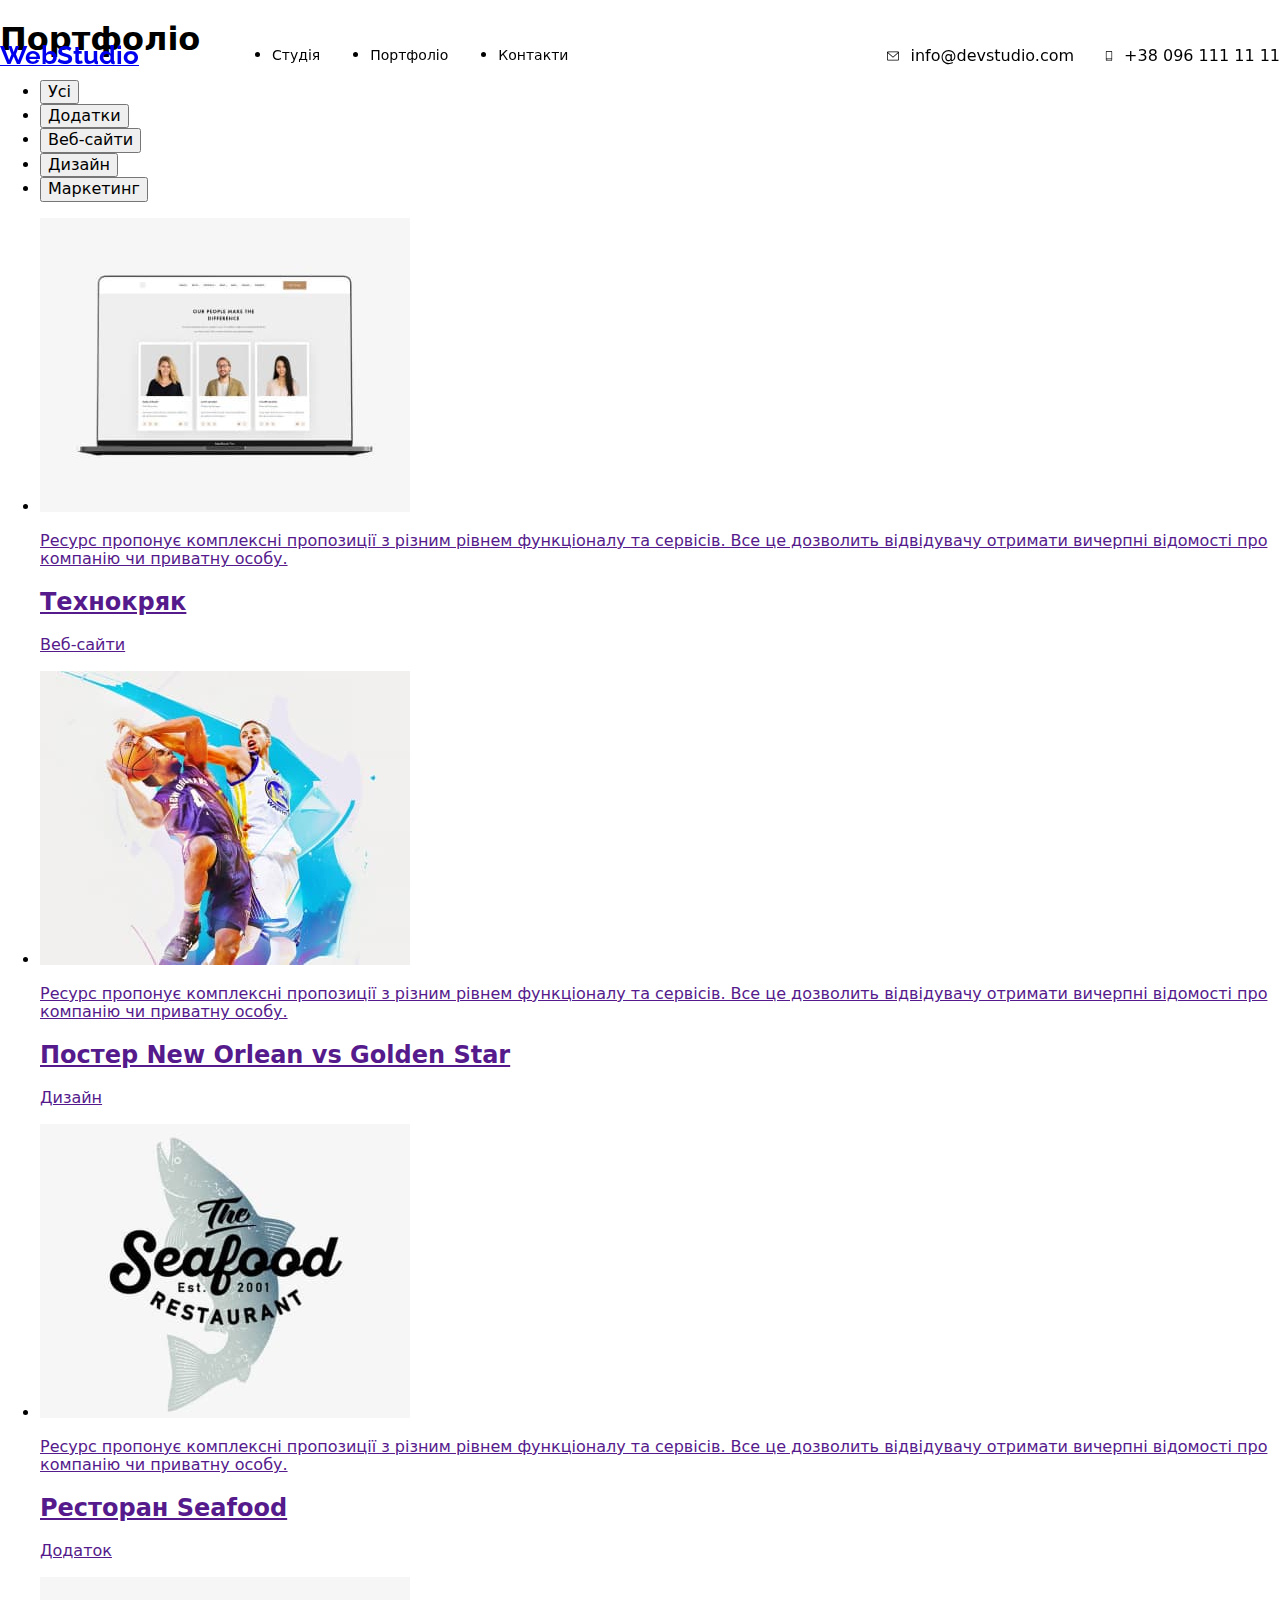
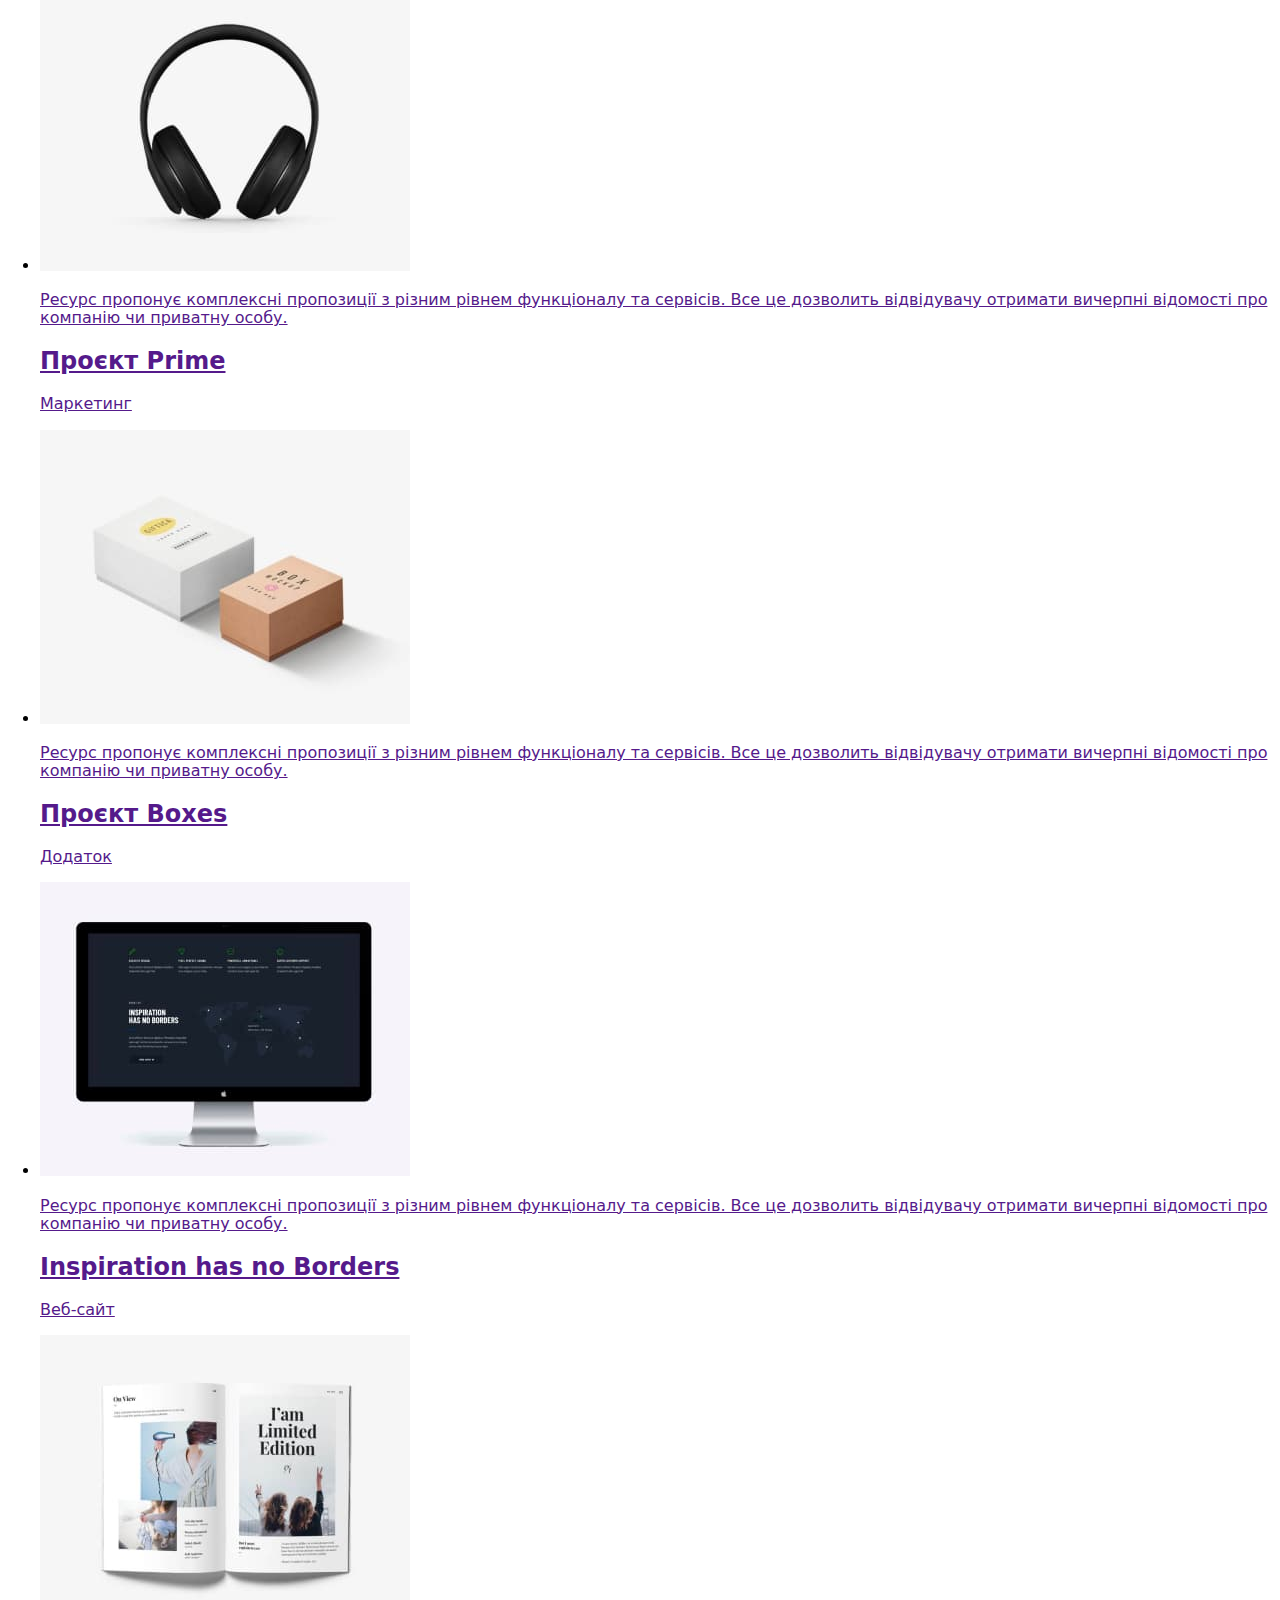
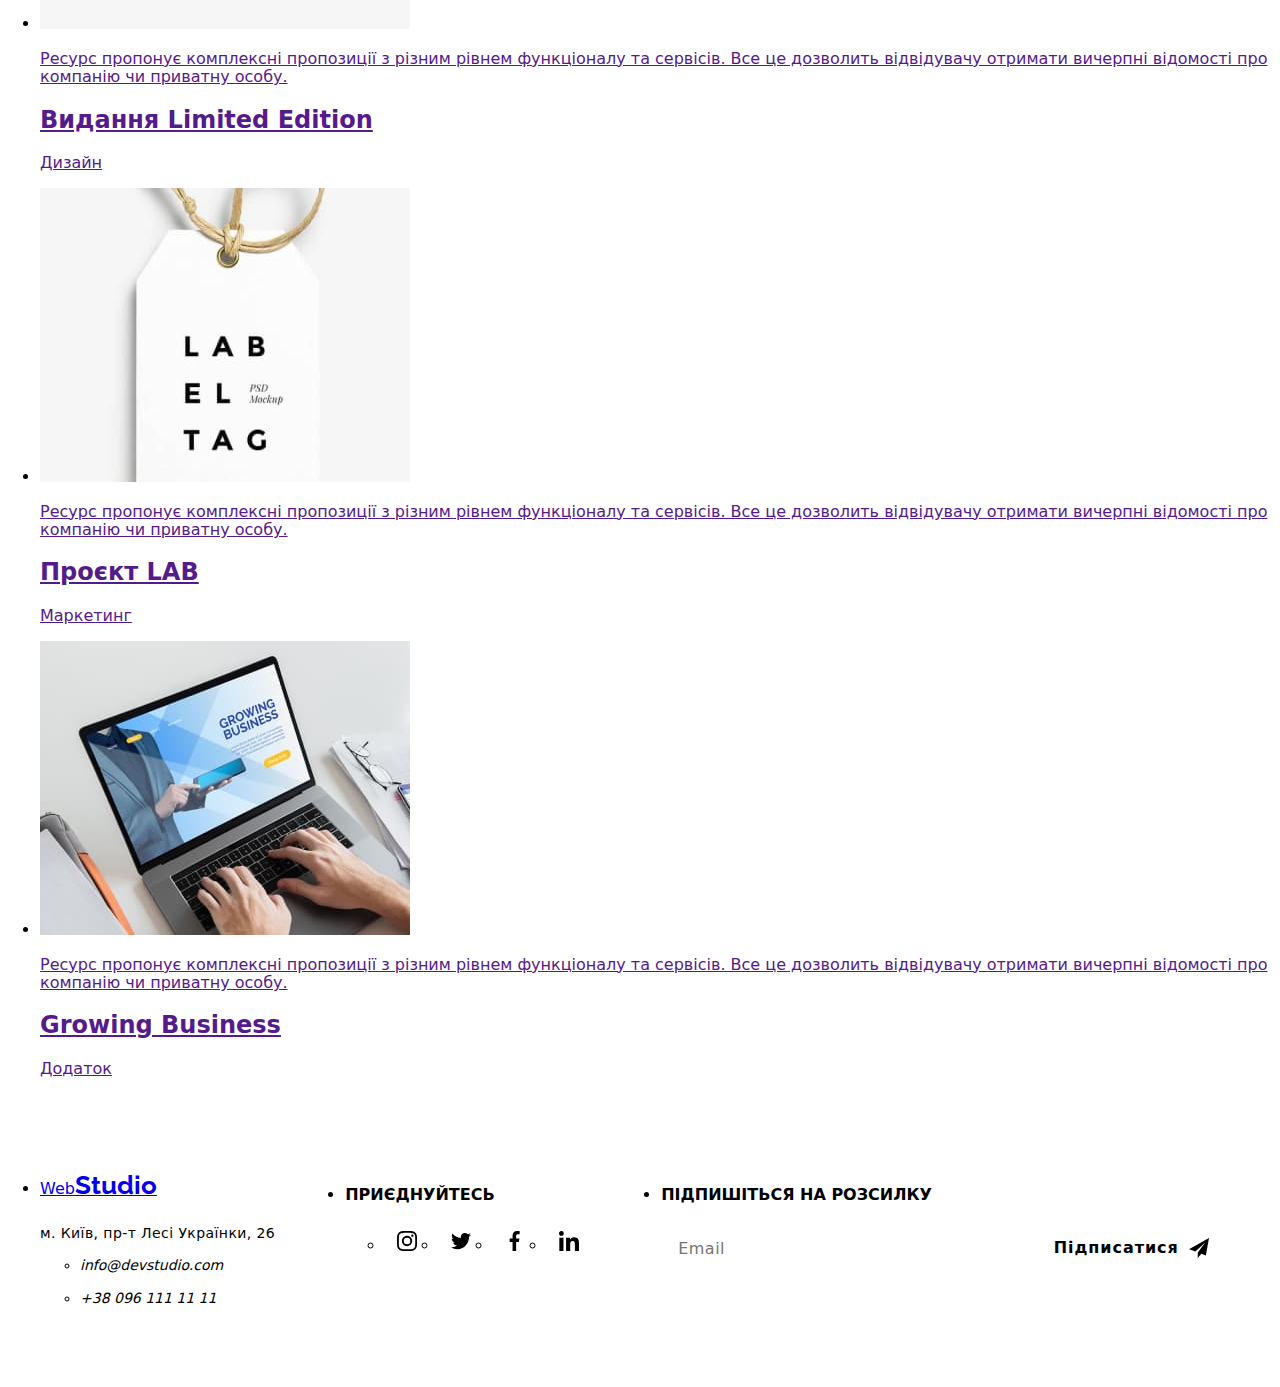
==== commit fede5e63: "add" ====
--- a/portfolio.html
+++ b/portfolio.html
@@ -11,15 +11,15 @@
     <link rel="preconnect" href="https://fonts.gstatic.com" crossorigin>
     <link href="https://fonts.googleapis.com/css2?family=Raleway:wght@700&family=Roboto:wght@400;500;700;900&display=swap" rel="stylesheet">
     <link rel="stylesheet" href="https://cdnjs.cloudflare.com/ajax/libs/modern-normalize/1.1.0/modern-normalize.min.css">
-    <link rel="stylesheet" href="./css/styles.css">
+    <link rel="stylesheet" href="./css/main.css">
 </head>
 
 <body>
     <header class="header">
         <div class="container">
             <div class="header__main-nav">
-                <a href="./index.html" class="header__logo decoration"><span class="web">Web</span><span
-                        class="studio">Studio</span></a>
+                <a href="./index.html" class="header__logo decoration"><span class="header__web">Web</span><span
+                        class="header__studio">Studio</span></a>
                 <nav>
                     <ul class="list header__site-nav decoration">
                         <li class="header__item"><a class="header__link" href="./index.html">Студія</a></li>
--- a/css/main.css
+++ b/css/main.css
@@ -0,0 +1,860 @@
+@charset "UTF-8";
+.header {
+  position: fixed;
+  padding-top: 0px;
+  padding-bottom: 0px;
+  border-bottom: 1px solid var(--header-bording-color);
+  background-color: var(--second-text-color);
+  top: 0;
+  left: 0;
+  right: 0;
+  z-index: 1;
+}
+
+/* main-nav */
+.header__main-nav {
+  display: flex;
+  align-items: center;
+}
+
+/* logo header */
+.header__logo {
+  margin-right: 93px;
+}
+
+.header__web {
+  color: var(--accent-text-color);
+  font-family: "Raleway", sans-serif;
+  font-weight: 700;
+  font-size: 26px;
+  line-height: 1.2;
+  text-decoration: none;
+}
+
+.header__logo .header__studio {
+  color: var(--title-text-color);
+  font-family: "Raleway", sans-serif;
+  font-weight: 700;
+  font-size: 26px;
+  line-height: 1.2;
+  text-decoration: none;
+}
+
+/* site-nav */
+.header__site-nav {
+  display: flex;
+}
+
+/*відступи між site-nav*/
+.header__item {
+  margin-right: 50px;
+}
+
+.header__item:last-child {
+  margin-right: 0px;
+}
+
+.header__link {
+  display: block;
+  padding-top: 32px;
+  padding-bottom: 32px;
+  color: var(--title-text-color);
+  font-weight: 500;
+  font-size: 14px;
+  line-height: 1.14;
+  text-decoration: none;
+  transition: color 250ms cubic-bezier(0.4, 0, 0.2, 1);
+}
+
+.header__link:hover, .header__link:focus {
+  color: var(--accent-text-color);
+  font-weight: 500;
+  font-size: 14px;
+  line-height: 1.14;
+  text-decoration: none;
+}
+
+.header__link--current {
+  color: var(--accent-text-color);
+}
+
+.header__link-decoration {
+  position: relative;
+}
+
+.header__link-decoration::after {
+  display: inline-block;
+  content: "";
+  width: 100%;
+  height: 4px;
+  position: absolute;
+  left: 0;
+  bottom: -1px;
+  background-color: var(--accent-text-color);
+  border-radius: 2px;
+}
+
+.header__auth-nav {
+  margin-left: auto;
+  gap: 30px;
+  margin-top: 0;
+  margin-bottom: 0;
+  display: flex;
+  list-style: none;
+}
+
+/*contacts */
+.header__contact-header {
+  display: flex;
+  color: var(--primary-text-color);
+  align-items: center;
+  font-weight: 500;
+  text-decoration: none;
+  transition: color 250ms cubic-bezier(0.4, 0, 0.2, 1);
+}
+
+.header__contact-header:hover, .header__contact-header:focus {
+  color: var(--accent-text-color);
+  font-weight: 500;
+  font-size: 14px;
+}
+
+.header__item-contact {
+  padding-top: 32px;
+  padding-bottom: 32px;
+}
+
+.header__nav-icon {
+  display: flex;
+  align-items: center;
+  fill: currentColor;
+  margin-right: 10px;
+}
+
+/*відступи між .list .contact*/
+.list .header__item-contact {
+  margin-right: 50px;
+}
+
+.list .header__item-contact:last-child {
+  margin-right: 0px;
+}
+
+.footer {
+  background-color: var(--footer-background-color);
+  display: list-item;
+  padding-top: 60px;
+  padding-bottom: 60px;
+}
+
+.footer__position {
+  display: flex;
+  flex-direction: row;
+  gap: 70px;
+}
+
+.footer__position-part {
+  align-items: center;
+}
+
+.footer__contact-link {
+  color: var(--second-text-color-footer);
+  text-decoration: none;
+  transition: color 250ms cubic-bezier(0.4, 0, 0.2, 1);
+}
+
+.footer__contact-link:hover,
+.footer__contact-link:focus {
+  color: var(--accent-text-color);
+}
+
+.footer__studio {
+  color: var(--second-text-color);
+  font-family: "Raleway", sans-serif;
+  font-weight: 700;
+  font-size: 26px;
+  line-height: 1.2;
+  text-decoration: none;
+  margin-top: 0px;
+}
+
+.footer__logo {
+  margin-bottom: 20px;
+}
+
+/* address foter */
+.footer__address {
+  display: flex;
+  flex-direction: row;
+  font-style: normal;
+  font-size: 14px;
+  line-height: 1.71;
+  letter-spacing: 0.03em;
+  margin-top: 0px;
+  margin-bottom: 0px;
+  list-style: none;
+}
+
+.footer__address-list {
+  margin-bottom: 9px;
+}
+
+.footer__city {
+  color: var(--second-text-color);
+  text-decoration: none;
+  line-height: 1.71;
+  font-size: 14px;
+  transition: color 250ms cubic-bezier(0.4, 0, 0.2, 1);
+}
+
+.footer__city:hover, .footer__city:focus {
+  color: var(--accent-text-color);
+}
+
+.footer__contact {
+  line-height: 1.71;
+  font-size: 14px;
+  font-size: 14px;
+  text-decoration: none;
+}
+
+.footer__text {
+  font-style: normal;
+  font-weight: 700;
+  line-height: 16px;
+  color: var(--second-text-color);
+}
+
+.footer__text-second {
+  font-style: normal;
+  margin-bottom: 20px;
+  font-weight: 700;
+  line-height: 16px;
+  color: var(--second-text-color);
+}
+
+/*footer-form*/
+.footer__position-form {
+  display: flex;
+  flex-direction: row;
+  gap: 12px;
+}
+
+.footer__form-label {
+  display: block;
+  width: 358px;
+  height: 50px;
+  margin-bottom: 0;
+  font-size: 12px;
+  line-height: 1.16;
+  letter-spacing: 0.01em;
+  background-color: var(--footer-background-color);
+  color: var(--primary-text-color);
+  border-radius: 1px solid rgba(255, 255, 255, 0.3);
+  transition: color 2500ms cubic-bezier(0.4, 0, 0.2, 1);
+}
+
+.footer__form-label:hover, .footer__form-label:focus {
+  color: var(--accent-text-color);
+}
+
+.form-control-footer {
+  position: relative;
+  background-color: var(--footer-background-color);
+}
+
+.footer__form-input {
+  width: 358px;
+  height: 50px;
+  padding-right: 16px;
+  padding-left: 16px;
+  padding-top: 15px;
+  padding-bottom: 15px;
+  border-radius: 4px;
+  color: var(--form-comment-color);
+  outline: none;
+  background-color: var(--footer-background-color);
+  border: 1px solid rgba(255, 255, 255, 0.3);
+  font-weight: 400;
+  font-size: 16px;
+  line-height: 1.25;
+  letter-spacing: 0.03em;
+  color: rgba(255, 255, 255, 0.6);
+}
+
+.footer__form-input:focus {
+  color: var(--accent-text-color);
+  border-color: var(--accent-text-color);
+}
+
+.footer__card-border:nth-child(7) {
+  margin-bottom: 0px;
+}
+
+.footer__card-border:nth-child(8) {
+  margin-bottom: 0px;
+}
+
+.footer__card-border:nth-child(9) {
+  margin-bottom: 0px;
+}
+
+.hero__background {
+  background-color: var(--footer-background-color);
+  background-image: linear-gradient(rgba(47, 48, 58, 0.4), rgba(47, 48, 58, 0.4)), url("./background-hero-img.jpg");
+  background-repeat: no-repeat;
+  background-size: cover;
+  max-width: 1600px;
+  height: 600px;
+  margin-left: auto;
+  margin-right: auto;
+}
+
+.hero {
+  padding-left: 15px;
+  padding-right: 15px;
+  margin-top: 80px;
+}
+
+.hero__section {
+  text-align: center;
+  padding-top: 200px;
+  padding-bottom: 200px;
+  margin-left: auto;
+  margin-right: auto;
+  width: 1200px;
+}
+
+.hero__title {
+  font-weight: 900;
+  font-size: 44px;
+  line-height: 1.36;
+  letter-spacing: 0.06em;
+  color: var(--second-text-color);
+  text-transform: uppercase;
+  margin-top: 0;
+  margin-bottom: 30;
+}
+
+.section-first {
+  padding-top: 94px;
+  padding-bottom: 94px;
+}
+
+.section-first__icons {
+  display: flex;
+  gap: 30px;
+}
+
+.section-first__img {
+  display: flex;
+  justify-content: center;
+  align-items: center;
+  width: 270px;
+  height: 120px;
+  background-color: var(--second-background-color);
+  border-radius: 4px;
+  margin-bottom: 30px;
+}
+
+.section-first__icon {
+  width: 70px;
+  height: 70px;
+}
+
+.section-first__item {
+  width: 270px;
+  height: 98px;
+}
+
+.section-first__feauter {
+  display: flex;
+  gap: 30px;
+}
+
+.section-first__title {
+  font-weight: 700;
+  font-size: 14px;
+  line-height: 1.14;
+  text-transform: uppercase;
+  margin-top: 0;
+  margin-bottom: 10px;
+}
+
+/* section text  */
+.section-first__text {
+  color: var(--primary-text-color);
+  line-height: 1.7;
+  margin-top: 0px;
+}
+
+.section-pictures {
+  padding-bottom: 94px;
+}
+
+.section-pictures__photos {
+  font-weight: 700;
+  font-size: 36px;
+  line-height: 1.16;
+  text-align: center;
+  letter-spacing: 0.03em;
+  color: var(--title-text-color);
+  position: relative;
+  position: relative;
+}
+
+.section-pictures__photo {
+  content: "";
+  color: var(--second-text-color);
+  font-style: normal;
+  font-weight: 700;
+  font-size: 14px;
+  line-height: 16px;
+  text-align: center;
+  letter-spacing: 0.03em;
+  align-items: center;
+  padding: 27px 0;
+  position: absolute;
+  width: 100%;
+  height: 70px;
+  background: rgba(47, 48, 58, 0.8);
+  bottom: 0px;
+}
+
+.section-pictures__text {
+  font-weight: 700;
+  font-size: 14px;
+  line-height: 16px;
+  text-align: center;
+  letter-spacing: 0.03em;
+  align-items: center;
+  color: var(--second-text-color);
+  margin: 0;
+}
+
+.team {
+  background-color: var(--second-background-color);
+  padding-top: 94px;
+  padding-bottom: 94px;
+}
+
+.team__list-cards {
+  display: flex;
+  gap: 30px;
+}
+
+.team__card {
+  background-color: var(--second-text-color);
+  width: 270px;
+  height: 428px;
+}
+
+.team__card {
+  padding-top: 0px;
+  box-shadow: 0px 1px 3px rgba(0, 0, 0, 0.12), 0px 1px 1px rgba(0, 0, 0, 0.14), 0px 2px 1px rgba(0, 0, 0, 0.2);
+  border-radius: 0px 0px 4px 4px;
+}
+
+.team__images {
+  margin-top: 0px;
+  margin-bottom: 0px;
+}
+
+.team__card-member {
+  display: flex;
+  flex-direction: column;
+  justify-content: center;
+  align-items: center;
+  padding-top: 30px;
+  padding-bottom: 30px;
+}
+
+.team__card-title {
+  font-weight: 500;
+  font-size: 16px;
+  line-height: 1.18;
+  margin-top: 0px;
+  margin-bottom: 10px;
+}
+
+.team__card-text {
+  font-size: 16px;
+  line-height: 1.18;
+  color: var(--primary-text-color);
+  margin-top: 0px;
+  margin-bottom: 10px;
+}
+
+.icons {
+  display: flex;
+  gap: 10px;
+}
+
+.icons__cards-img {
+  display: flex;
+  justify-content: center;
+  align-items: center;
+  width: 44px;
+  height: 44px;
+  border-radius: 50%;
+  background-color: var(--footer-background-icon);
+  transition: background-color 250ms cubic-bezier(0.4, 0, 0.2, 1);
+}
+
+.icons__cards-img:hover,
+.icons__cards-img:focus {
+  background-color: var(--accent-text-color);
+  cursor: pointer;
+  fill: var(--second-text-color);
+}
+
+.icons__cards-icon {
+  fill: var(--logo-color);
+  transition: fill 250ms cubic-bezier(0.4, 0, 0.2, 1);
+}
+
+.icons__cards-img:hover .icons__cards-icon,
+.icons__cards-img:focus .icons__cards-icon {
+  fill: var(--second-text-color);
+}
+
+.icons__cards-icon.icons__footer {
+  fill: var(--second-text-color);
+}
+
+.icons__cards-icon:focus {
+  fill: var(--second-text-color);
+}
+
+.clients {
+  padding-top: 94px;
+  padding-bottom: 94px;
+}
+
+.clients__logoes {
+  display: flex;
+  flex-direction: row;
+  gap: 30px;
+}
+
+.clients__img {
+  display: flex;
+  justify-content: center;
+  align-items: center;
+  width: 170px;
+  height: 92px;
+  background-color: var(--second-text-color);
+  border: 1px solid rgb(175, 177, 184);
+  border-radius: 4px;
+  transition: border 250ms cubic-bezier(0.4, 0, 0.2, 1), box-shadow 250ms cubic-bezier(0.4, 0, 0.2, 1);
+}
+
+.clients__img:hover, .clients__img:focus {
+  border: 1px solid var(--accent-text-color);
+  /* box-shadow: 0px 4px 4px 0px rgba(0, 0, 0, 0.25); */
+  cursor: pointer;
+}
+
+.clients__icon {
+  fill: var(--logo-color);
+  width: 170px;
+  height: 92px;
+  transition: fill 250ms cubic-bezier(0.4, 0, 0.2, 1);
+}
+
+.clients__img:hover .clients__icon, .clients__img:focus .clients__icon {
+  fill: var(--accent-text-color);
+}
+
+.modal {
+  position: absolute;
+  top: 50%;
+  left: 50%;
+  padding: 40px;
+  transform: translate(-50%, -50%);
+  width: 528px;
+  height: 581px;
+  background-color: var(--second-text-color);
+  border-radius: 4px;
+  /*padding: 12px 40px 0px;*/
+  box-shadow: 0px 2px 1px 0px rgba(0, 0, 0, 0.2);
+  box-shadow: 0px 1px 1px 0px rgba(0, 0, 0, 0.14);
+  box-shadow: 0px 1px 3px 0px rgba(0, 0, 0, 0.12);
+}
+
+.modal__close-button {
+  position: absolute;
+  display: flex;
+  align-items: center;
+  justify-content: center;
+  width: 30px;
+  height: 30px;
+  border-radius: 50%;
+  top: 8px;
+  right: 8px;
+  padding: 0;
+  background: none;
+  border: 1px solid;
+  cursor: pointer;
+  border-color: var(--input-border);
+  outline: none;
+}
+
+.modal__close-button:hover .modal__close-button-decor,
+.modal__close-button:focus .modal__close-button-decor {
+  fill: var(--accent-text-color);
+}
+
+.modal__close-button-decor {
+  fill: var(--close-button-color);
+  transition: fill 250ms cubic-bezier(0.4, 0, 0.2, 1);
+}
+
+.modal__header {
+  margin: 0;
+  font-weight: 700;
+  font-size: 20px;
+  line-height: 23px;
+  text-align: center;
+  letter-spacing: 0.03em;
+  color: var(--modal-header-color);
+  margin-bottom: 12px;
+}
+
+/*form*/
+.modal__form-label {
+  display: block;
+  margin-bottom: 4px;
+  font-size: 12px;
+  line-height: 1.16;
+  letter-spacing: 0.01em;
+  color: var(--primary-text-color);
+}
+
+.modal__form-label:focus {
+  color: var(--accent-text-color);
+}
+
+.modal__form-control {
+  position: relative;
+  margin-bottom: 10px;
+}
+
+.modal__form-input {
+  width: 100%;
+  padding-right: 12px;
+  padding-left: 32px;
+  padding-top: 11px;
+  padding-bottom: 11px;
+  border: 1px solid var(--input-border);
+  border-radius: 4px;
+  color: var(--form-comment-color);
+  outline: none;
+}
+
+.modal__form-input:focus {
+  color: var(--accent-text-color);
+  border-color: var(--accent-text-color);
+}
+
+.modal__form-icon {
+  width: 18px;
+  height: 18px;
+  position: absolute;
+  left: 11px;
+  top: 50%;
+  transform: translateY(-50%);
+}
+
+.modal__form-control:focus-within .modal__form-icon {
+  fill: var(--accent-text-color);
+}
+
+/*for comment*/
+.modal__form-textarea {
+  margin-bottom: 20px;
+  max-width: 448px;
+  max-height: 120px;
+  min-width: 448px;
+  min-height: 120px;
+  padding: 12px 16px;
+  border: 1px solid var(--input-border);
+  border-radius: 4px;
+  outline: none;
+  resize: none;
+  font-size: 12px;
+  line-height: 1.16;
+  letter-spacing: 0.01em;
+  color: var(--form-comment-color);
+}
+
+.modal__form-textarea:focus {
+  border-color: var(--accent-text-color);
+}
+
+/* checkbox*/
+.modal__terms-section {
+  display: flex;
+  flex-direction: row;
+  justify-content: center;
+  align-items: center;
+  margin-left: 18px;
+  gap: 4px;
+  margin: 0;
+  padding: 0;
+}
+
+.modal__terms-text {
+  display: block;
+  margin: 0;
+  margin-bottom: 30px;
+  font-size: 14px;
+  line-height: 1.71;
+  letter-spacing: 0.03em;
+  color: var(--primary-text-color);
+}
+
+.modal__terms-link {
+  display: block;
+  color: var(--accent-text-color);
+}
+
+.modal__input-checkbox {
+  -webkit-appearance: none;
+     -moz-appearance: none;
+          appearance: none;
+  opacity: 0;
+}
+
+.modal__label-checkbox {
+  position: relative;
+  transition: opacity color 250ms cubic-bezier(0.4, 0, 0.2, 1);
+}
+
+.modal__label-checkbox ::before {
+  content: "";
+  position: absolute;
+  top: 4px;
+  left: 13px;
+  width: 16px;
+  height: 15px;
+  border-radius: 2px;
+  border: 2px solid;
+  border-color: var(--title-text-color);
+  background-color: var(--second-text-color);
+}
+
+.modal__label-checkbox ::after {
+  content: "";
+  position: absolute;
+  top: 4px;
+  left: 13px;
+  width: 16px;
+  height: 15px;
+  border-radius: 2px;
+  background-image: url("./vector-icon.svg");
+  background-repeat: no-repeat;
+  background-position: 50% 50%;
+  background-color: var(--accent-text-color);
+  opacity: 0;
+}
+
+.modal__input-checkbox:checked + .modal__terms-section .modal__terms-section::after {
+  opacity: 1;
+}
+
+.button__primary {
+  border: 1px solid transparent;
+  border-radius: 4px;
+  padding: 10px 32px;
+  min-width: 216px;
+  height: 50px;
+  margin-bottom: 0px;
+  margin: auto;
+  display: block;
+  color: var(--second-text-color);
+  background-color: var(--accent-text-color);
+  font-family: inherit;
+  font-weight: 700;
+  font-size: 16px;
+  line-height: 1.88;
+  display: flex;
+  align-items: center;
+  text-align: center;
+  letter-spacing: 0.06em;
+  cursor: pointer;
+  text-align: center;
+  transition: color 250ms cubic-bezier(0.4, 0, 0.2, 1), background-color 250ms cubic-bezier(0.4, 0, 0.2, 1);
+}
+
+.button__primary:hover, .button__primary:focus {
+  background-color: var(--button-color-hover);
+  font-family: inherit;
+  font-weight: 700;
+  font-size: 16px;
+  line-height: 1.88;
+  display: flex;
+  align-items: center;
+  text-align: center;
+}
+
+.button__send-footer {
+  display: flex;
+  align-items: center;
+  text-align: center;
+  justify-content: center;
+  gap: 10px;
+  color: var(--second-text-color);
+  background-color: var(--accent-text-color);
+  width: 200px;
+  height: 50px;
+  margin: 0;
+  border: 1px solid transparent;
+  border-radius: 4px;
+  font-weight: 700;
+  font-size: 16px;
+  line-height: 1.88;
+  letter-spacing: 0.06em;
+  cursor: pointer;
+  transition: color 250ms cubic-bezier(0.4, 0, 0.2, 1), background-color 250ms cubic-bezier(0.4, 0, 0.2, 1), fill 250ms cubic-bezier(0.4, 0, 0.2, 1);
+}
+
+.button__send-footer:hover,
+.button__send-footer:focus {
+  background-color: var(--button-color-hover);
+}
+
+.button__modal-send {
+  position: absolute;
+  display: flex;
+  align-items: center;
+  text-align: center;
+  justify-content: center;
+  padding: 0;
+  color: var(--second-text-color);
+  background-color: var(--accent-text-color);
+  width: 200px;
+  height: 50px;
+  margin: 0;
+  margin-bottom: 40px;
+  left: 50%;
+  translate: -50%;
+  bottom: 40px;
+  border: 1px solid transparent;
+  border-radius: 4px;
+  min-width: 216px;
+  height: 50px;
+  margin-bottom: 0px;
+  font-weight: 700;
+  font-size: 16px;
+  line-height: 1.88;
+  letter-spacing: 0.06em;
+  cursor: pointer;
+  box-shadow: 0px 4px 4px 0px rgba(0, 0, 0, 0.25);
+  transition: color 250ms cubic-bezier(0.4, 0, 0.2, 1), background-color 250ms cubic-bezier(0.4, 0, 0.2, 1), border 250ms cubic-bezier(0.4, 0, 0.2, 1);
+}
+
+.button__modal-send:hover,
+.button__modal-send:focus {
+  background-color: var(--button-color-hover);
+}/*# sourceMappingURL=main.css.map */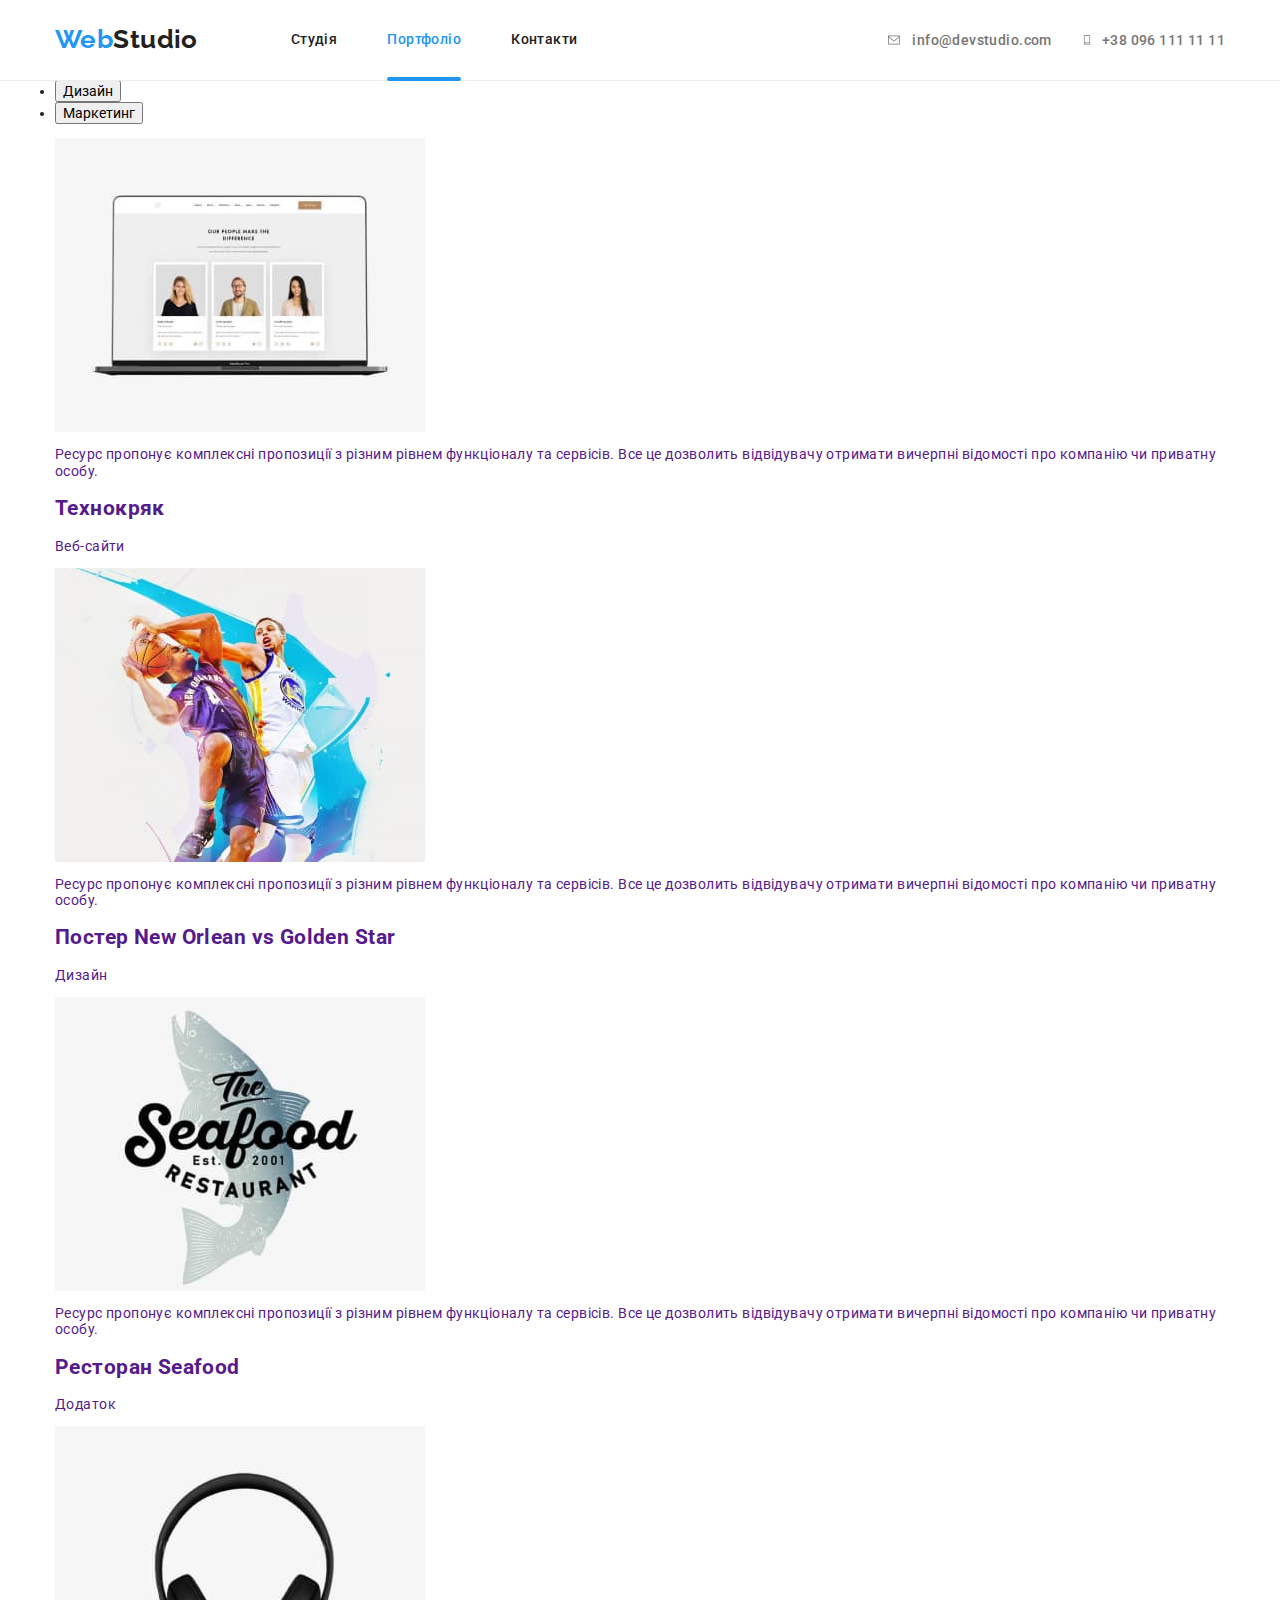
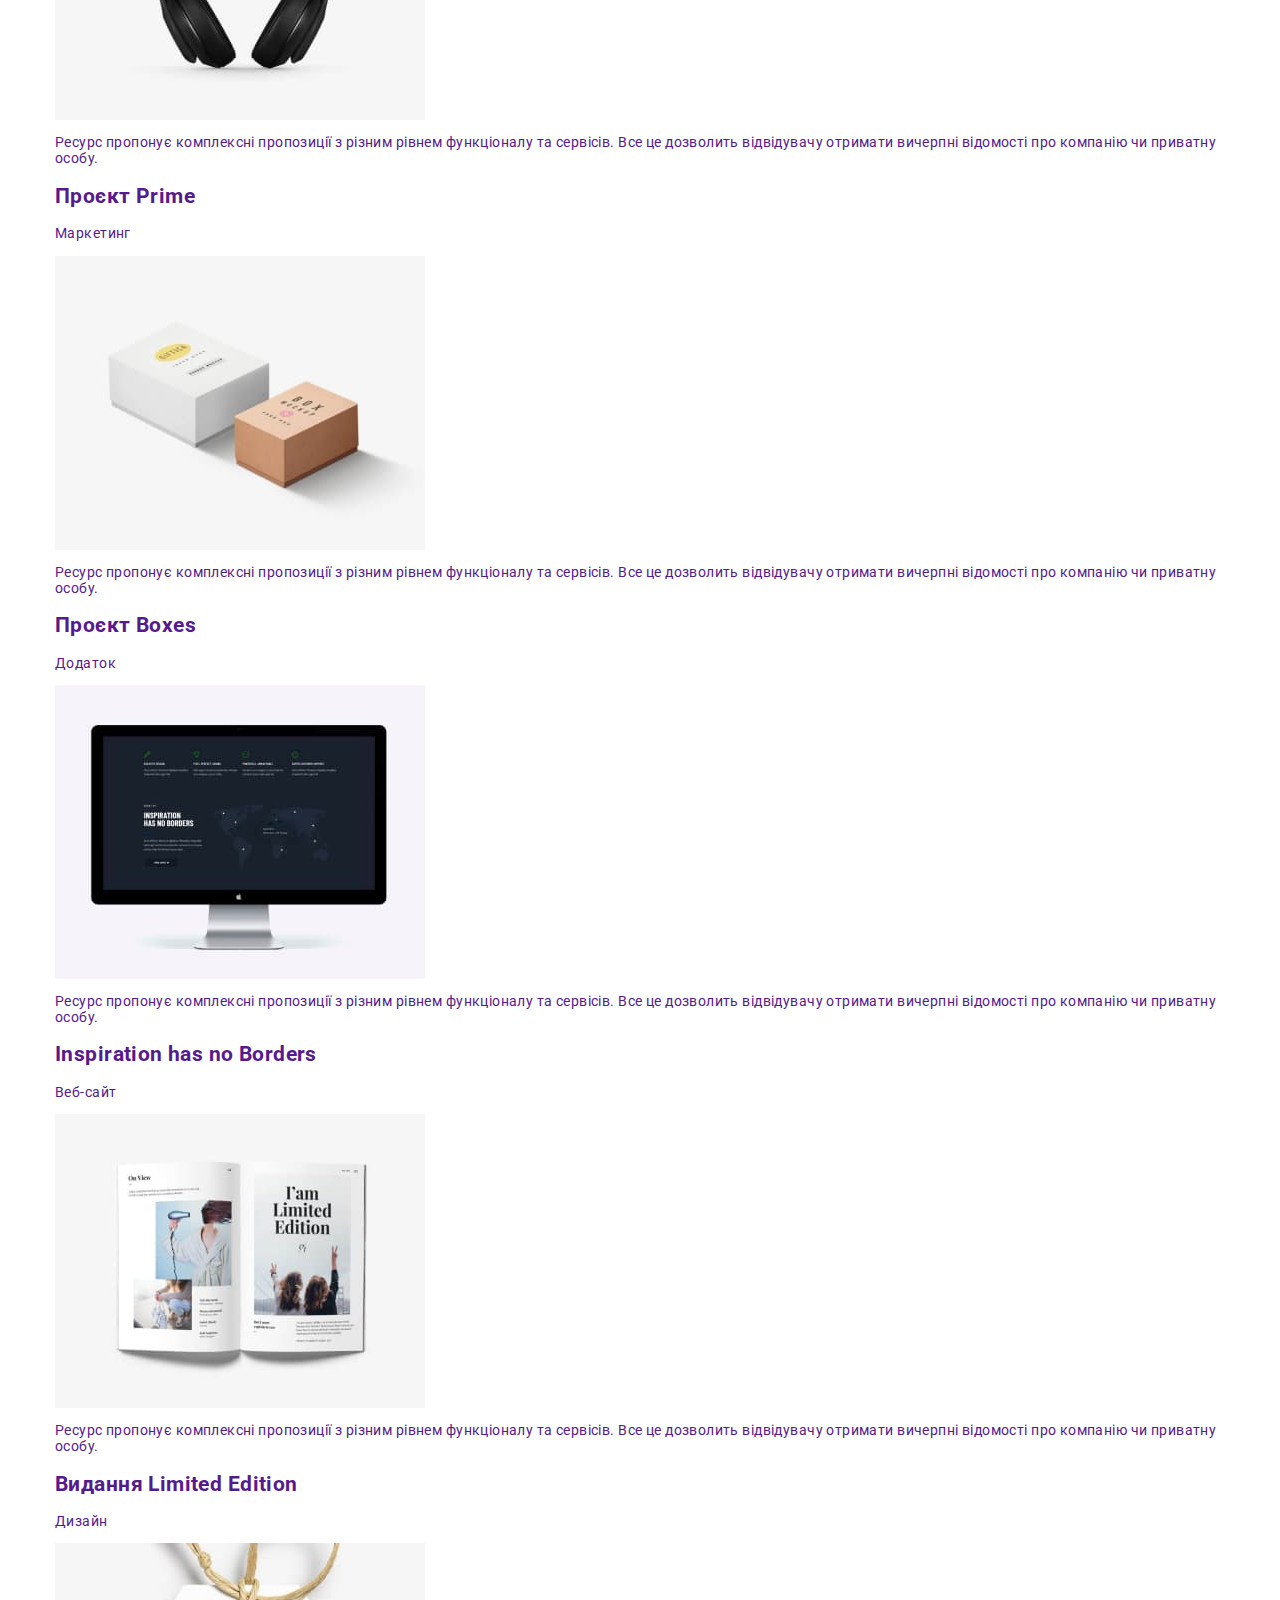
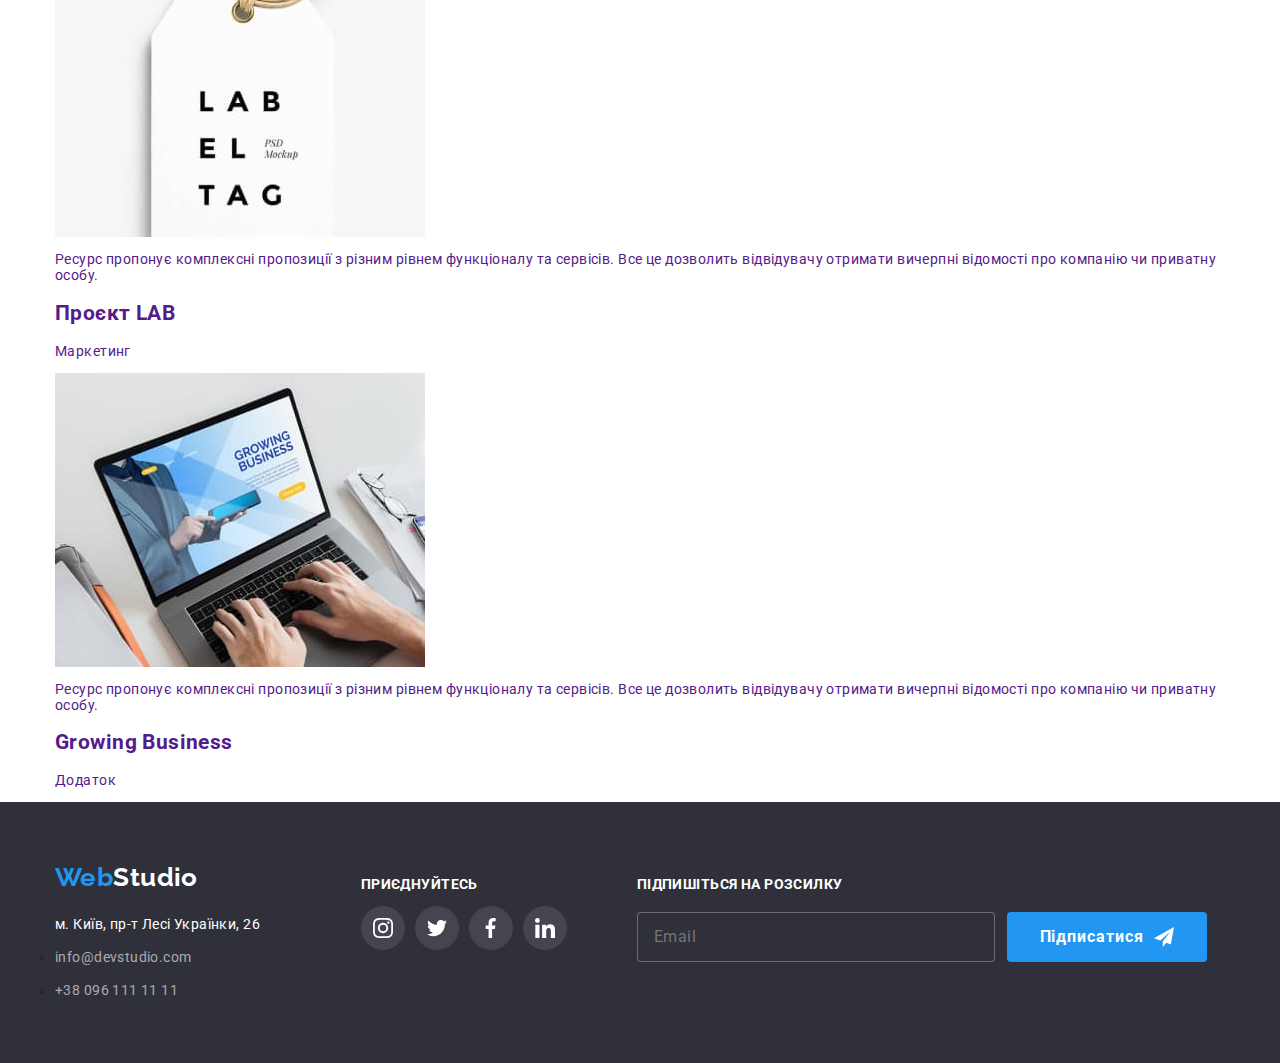
==== commit eedb14db: "new" ====
--- a/portfolio.html
+++ b/portfolio.html
@@ -208,7 +208,7 @@
             <div class="container">
                        <ul class="footer__position list">
                            <li class="footer__position-part">
-                               <div class="footer__logo"><a href="./index.html" class="logo decoration"><span class="web">Web</span><span
+                               <div class="footer__logo"><a href="./index.html" class="logo decoration"><span class="header__web">Web</span><span
                                    class="footer__studio">Studio</span></a>
                                </div>
                            <address>
--- a/css/main.css
+++ b/css/main.css
@@ -1,4 +1,145 @@
 @charset "UTF-8";
+/* #FFFFFF - колір фону */
+/* #2F303A - колір другорядного фону (сірий) */
+/* #F5F4FA - колір другорядного фону (сірий темний) */
+/* #ECECEC - колір рамки хедера */
+/* #EEEEEE - колір рамки карток */
+/* #AFB1B8- колір логотипів*/
+/* rgba(47, 48, 58, 0.4) -color hero-img*/
+/*rgba(255, 255, 255, 0.1); -color back for icon footer*/
+:root {
+  --title-text-color: #212121 ;
+  --primary-text-color: #757575 ;
+  --accent-text-color: #2196F3 ;
+  --second-text-color: #FFFFFF ;
+  --button-background-color: #F5F5F5 ;
+  --footer-background-color: #2F303A;
+  --second-text-color-footer: rgba(255, 255, 255, 0.6);
+  --footer-background-icon: rgba(255, 255, 255, 0.1);
+  --second-background-color: #F5F4FA ;
+  --header-bording-color: #ECECEC;
+  --card-border: #EEEEEE;
+  --hero-img: rgba(47, 48, 58, 0.4);
+  --logo-color: #AFB1B8 ;
+  --input-border: rgba(33, 33, 33, 0.2);
+  --modal-header-color:#212121;
+  --close-button-color: #000;
+  --form-comment-color: rgba(117, 117, 117, 0.5);
+  --button-color-hover: #188CE8;
+}
+
+body {
+  background-color: var(--second-text-color);
+  color: var(--title-text-color);
+  font-family: "Roboto", sans-serif;
+  font-size: 14px;
+  letter-spacing: 0.03em;
+}
+
+img {
+  max-width: 100%;
+  height: auto;
+  display: block;
+}
+
+ul {
+  -webkit-padding-start: 0px;
+          padding-inline-start: 0px;
+}
+
+.visually-hidden {
+  position: absolute;
+  white-space: nowrap;
+  width: 1px;
+  height: 1px;
+  overflow: hidden;
+  border: 0;
+  padding: 0;
+  clip: rect(0 0 0 0);
+  -webkit-clip-path: inset(50%);
+          clip-path: inset(50%);
+  margin: -1px;
+}
+
+.list {
+  list-style: none;
+}
+
+.container {
+  width: 1200px;
+  margin-left: auto;
+  margin-right: auto;
+  padding-left: 15px;
+  padding-right: 15px;
+}
+
+.photos {
+  display: flex;
+  justify-content: space-around;
+}
+
+.list-pictures {
+  display: inline-flex;
+  flex-wrap: wrap;
+}
+
+.backdrop {
+  position: fixed;
+  top: 0;
+  left: 0;
+  width: 100%;
+  height: 100%;
+  z-index: 1;
+  background-color: rgba(0, 0, 0, 0.2);
+  transition: opacity 250ms cubic-bezier(0.4, 0, 0.2, 1), visibility 250ms cubic-bezier(0.4, 0, 0.2, 1);
+}
+
+.decoration {
+  text-decoration: none;
+}
+
+.logo {
+  margin-right: 93px;
+}
+
+address {
+  font-style: normal;
+}
+
+.is-hidden {
+  opacity: 0;
+  visibility: hidden;
+  pointer-events: none;
+}
+
+ul.list {
+  margin-top: 0px;
+  margin-bottom: 0px;
+}
+
+.list__pictures {
+  display: flex;
+  gap: 30px;
+}
+
+.title {
+  font-weight: 700;
+  font-size: 36px;
+  line-height: 1.16;
+  text-align: center;
+  letter-spacing: 0.03em;
+  margin-top: 0px;
+  margin-bottom: 50px;
+}
+
+.container {
+  width: 1200px;
+  margin-left: auto;
+  margin-right: auto;
+  padding-left: 15px;
+  padding-right: 15px;
+}
+
 .header {
   position: fixed;
   padding-top: 0px;
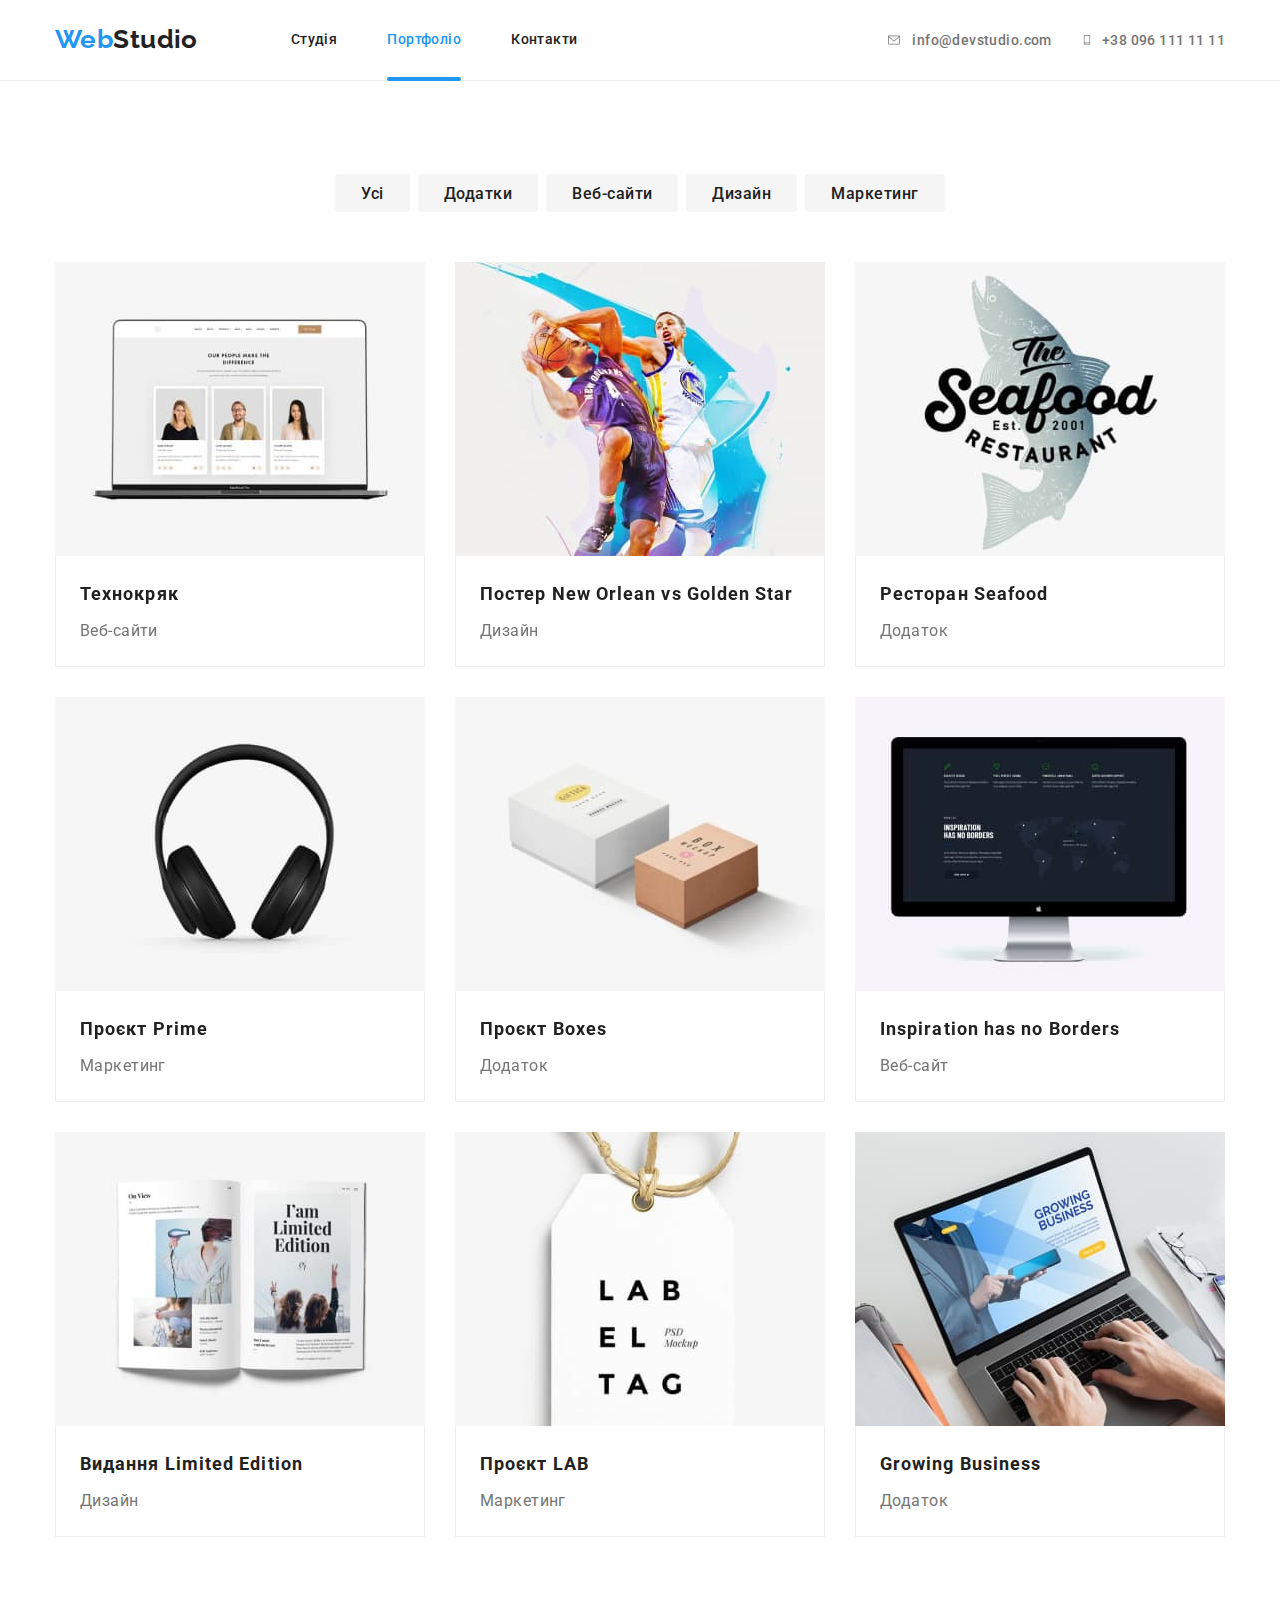
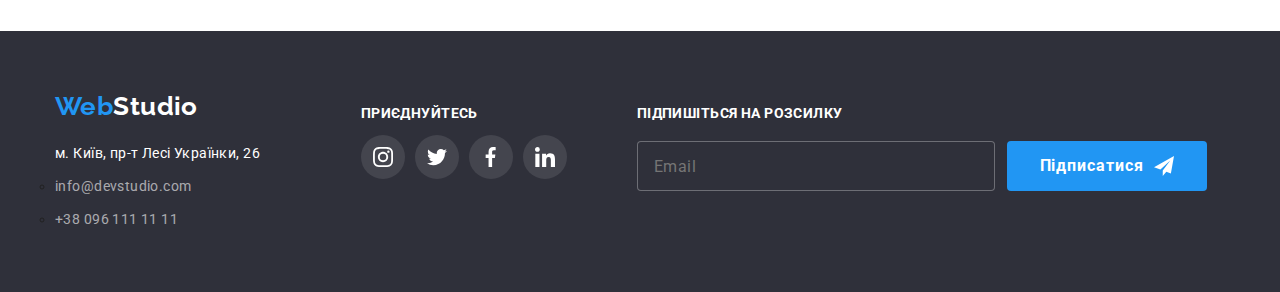
==== commit c8b4e8f1: "new" ====
--- a/portfolio.html
+++ b/portfolio.html
@@ -11,7 +11,7 @@
     <link rel="preconnect" href="https://fonts.gstatic.com" crossorigin>
     <link href="https://fonts.googleapis.com/css2?family=Raleway:wght@700&family=Roboto:wght@400;500;700;900&display=swap" rel="stylesheet">
     <link rel="stylesheet" href="https://cdnjs.cloudflare.com/ajax/libs/modern-normalize/1.1.0/modern-normalize.min.css">
-    <link rel="stylesheet" href="./css/main.css">
+    <link rel="stylesheet" href="./css/main.min.css">
 </head>
 
 <body>
--- a/css/main.min.css
+++ b/css/main.min.css
@@ -0,0 +1 @@
+:root{--title-text-color: #212121 ;--primary-text-color: #757575 ;--accent-text-color: #2196F3 ;--second-text-color: #FFFFFF ;--button-background-color: #F5F5F5 ;--footer-background-color: #2F303A;--second-text-color-footer: rgba(255, 255, 255, 0.6);--footer-background-icon: rgba(255, 255, 255, 0.1);--second-background-color: #F5F4FA ;--header-bording-color: #ECECEC;--card-border: #EEEEEE;--hero-img: rgba(47, 48, 58, 0.4);--logo-color: #AFB1B8 ;--input-border: rgba(33, 33, 33, 0.2);--modal-header-color:#212121;--close-button-color: #000;--form-comment-color: rgba(117, 117, 117, 0.5);--button-color-hover: #188CE8}body{background-color:var(--second-text-color);color:var(--title-text-color);font-family:"Roboto",sans-serif;font-size:14px;letter-spacing:.03em}img{max-width:100%;height:auto;display:block}ul{-webkit-padding-start:0px;padding-inline-start:0px}.visually-hidden{position:absolute;white-space:nowrap;width:1px;height:1px;overflow:hidden;border:0;padding:0;clip:rect(0 0 0 0);-webkit-clip-path:inset(50%);clip-path:inset(50%);margin:-1px}.list{list-style:none}.container{width:1200px;margin-left:auto;margin-right:auto;padding-left:15px;padding-right:15px}.photos{display:flex;justify-content:space-around}.list-pictures{display:inline-flex;flex-wrap:wrap}.backdrop{position:fixed;top:0;left:0;width:100%;height:100%;z-index:1;background-color:rgba(0,0,0,.2);transition:opacity 250ms cubic-bezier(0.4, 0, 0.2, 1),visibility 250ms cubic-bezier(0.4, 0, 0.2, 1)}.decoration{text-decoration:none}.logo{margin-right:93px}address{font-style:normal}.is-hidden{opacity:0;visibility:hidden;pointer-events:none}ul.list{margin-top:0px;margin-bottom:0px}.list__pictures{display:flex;gap:30px}.title{font-weight:700;font-size:36px;line-height:1.16;text-align:center;letter-spacing:.03em;margin-top:0px;margin-bottom:50px}.container{width:1200px;margin-left:auto;margin-right:auto;padding-left:15px;padding-right:15px}.header{position:fixed;padding-top:0px;padding-bottom:0px;border-bottom:1px solid var(--header-bording-color);background-color:var(--second-text-color);top:0;left:0;right:0;z-index:1}.header__main-nav{display:flex;align-items:center}.header__logo{margin-right:93px}.header__web{color:var(--accent-text-color);font-family:"Raleway",sans-serif;font-weight:700;font-size:26px;line-height:1.2;text-decoration:none}.header__logo .header__studio{color:var(--title-text-color);font-family:"Raleway",sans-serif;font-weight:700;font-size:26px;line-height:1.2;text-decoration:none}.header__site-nav{display:flex}.header__item{margin-right:50px}.header__item:last-child{margin-right:0px}.header__link{display:block;padding-top:32px;padding-bottom:32px;color:var(--title-text-color);font-weight:500;font-size:14px;line-height:1.14;text-decoration:none;transition:color 250ms cubic-bezier(0.4, 0, 0.2, 1)}.header__link:hover,.header__link:focus{color:var(--accent-text-color);font-weight:500;font-size:14px;line-height:1.14;text-decoration:none}.header__link--current{color:var(--accent-text-color)}.header__link-decoration{position:relative}.header__link-decoration::after{display:inline-block;content:"";width:100%;height:4px;position:absolute;left:0;bottom:-1px;background-color:var(--accent-text-color);border-radius:2px}.header__auth-nav{margin-left:auto;gap:30px;margin-top:0;margin-bottom:0;display:flex;list-style:none}.header__contact-header{display:flex;color:var(--primary-text-color);align-items:center;font-weight:500;text-decoration:none;transition:color 250ms cubic-bezier(0.4, 0, 0.2, 1)}.header__contact-header:hover,.header__contact-header:focus{color:var(--accent-text-color);font-weight:500;font-size:14px}.header__item-contact{padding-top:32px;padding-bottom:32px}.header__nav-icon{display:flex;align-items:center;fill:currentColor;margin-right:10px}.list .header__item-contact{margin-right:50px}.list .header__item-contact:last-child{margin-right:0px}.footer{background-color:var(--footer-background-color);display:list-item;padding-top:60px;padding-bottom:60px}.footer__position{display:flex;flex-direction:row;gap:70px}.footer__position-part{align-items:center}.footer__contact-link{color:var(--second-text-color-footer);text-decoration:none;transition:color 250ms cubic-bezier(0.4, 0, 0.2, 1)}.footer__contact-link:hover,.footer__contact-link:focus{color:var(--accent-text-color)}.footer__studio{color:var(--second-text-color);font-family:"Raleway",sans-serif;font-weight:700;font-size:26px;line-height:1.2;text-decoration:none;margin-top:0px}.footer__logo{margin-bottom:20px}.footer__address{display:flex;flex-direction:row;font-style:normal;font-size:14px;line-height:1.71;letter-spacing:.03em;margin-top:0px;margin-bottom:0px;list-style:none}.footer__address-list{margin-bottom:9px}.footer__city{color:var(--second-text-color);text-decoration:none;line-height:1.71;font-size:14px;transition:color 250ms cubic-bezier(0.4, 0, 0.2, 1)}.footer__city:hover,.footer__city:focus{color:var(--accent-text-color)}.footer__contact{line-height:1.71;font-size:14px;font-size:14px;text-decoration:none}.footer__text{font-style:normal;font-weight:700;line-height:16px;color:var(--second-text-color)}.footer__text-second{font-style:normal;margin-bottom:20px;font-weight:700;line-height:16px;color:var(--second-text-color)}.footer__position-form{display:flex;flex-direction:row;gap:12px}.footer__form-label{display:block;width:358px;height:50px;margin-bottom:0;font-size:12px;line-height:1.16;letter-spacing:.01em;background-color:var(--footer-background-color);color:var(--primary-text-color);border-radius:1px solid rgba(255,255,255,.3);transition:color 2500ms cubic-bezier(0.4, 0, 0.2, 1)}.footer__form-label:hover,.footer__form-label:focus{color:var(--accent-text-color)}.form-control-footer{position:relative;background-color:var(--footer-background-color)}.footer__form-input{width:358px;height:50px;padding-right:16px;padding-left:16px;padding-top:15px;padding-bottom:15px;border-radius:4px;color:var(--form-comment-color);outline:none;background-color:var(--footer-background-color);border:1px solid rgba(255,255,255,.3);font-weight:400;font-size:16px;line-height:1.25;letter-spacing:.03em;color:rgba(255,255,255,.6)}.footer__form-input:focus{color:var(--accent-text-color);border-color:var(--accent-text-color)}.footer__card-border:nth-child(7){margin-bottom:0px}.footer__card-border:nth-child(8){margin-bottom:0px}.footer__card-border:nth-child(9){margin-bottom:0px}.hero__background{background-color:var(--footer-background-color);background-image:linear-gradient(rgba(47, 48, 58, 0.4), rgba(47, 48, 58, 0.4)),url("./background-hero-img.jpg");background-repeat:no-repeat;background-size:cover;max-width:1600px;height:600px;margin-left:auto;margin-right:auto}.hero{padding-left:15px;padding-right:15px;margin-top:80px}.hero__section{text-align:center;padding-top:200px;padding-bottom:200px;margin-left:auto;margin-right:auto;width:1200px}.hero__title{font-weight:900;font-size:44px;line-height:1.36;letter-spacing:.06em;color:var(--second-text-color);text-transform:uppercase;margin-top:0;margin-bottom:30}.section-first{padding-top:94px;padding-bottom:94px}.section-first__icons{display:flex;gap:30px}.section-first__img{display:flex;justify-content:center;align-items:center;width:270px;height:120px;background-color:var(--second-background-color);border-radius:4px;margin-bottom:30px}.section-first__icon{width:70px;height:70px}.section-first__item{width:270px;height:98px}.section-first__feauter{display:flex;gap:30px}.section-first__title{font-weight:700;font-size:14px;line-height:1.14;text-transform:uppercase;margin-top:0;margin-bottom:10px}.section-first__text{color:var(--primary-text-color);line-height:1.7;margin-top:0px}.section-pictures{padding-bottom:94px}.section-pictures__photos{font-weight:700;font-size:36px;line-height:1.16;text-align:center;letter-spacing:.03em;color:var(--title-text-color);position:relative;position:relative}.section-pictures__photo{content:"";color:var(--second-text-color);font-style:normal;font-weight:700;font-size:14px;line-height:16px;text-align:center;letter-spacing:.03em;align-items:center;padding:27px 0;position:absolute;width:100%;height:70px;background:rgba(47,48,58,.8);bottom:0px}.section-pictures__text{font-weight:700;font-size:14px;line-height:16px;text-align:center;letter-spacing:.03em;align-items:center;color:var(--second-text-color);margin:0}.team{background-color:var(--second-background-color);padding-top:94px;padding-bottom:94px}.team__list-cards{display:flex;gap:30px}.team__card{background-color:var(--second-text-color);width:270px;height:428px}.team__card{padding-top:0px;box-shadow:0px 1px 3px rgba(0,0,0,.12),0px 1px 1px rgba(0,0,0,.14),0px 2px 1px rgba(0,0,0,.2);border-radius:0px 0px 4px 4px}.team__images{margin-top:0px;margin-bottom:0px}.team__card-member{display:flex;flex-direction:column;justify-content:center;align-items:center;padding-top:30px;padding-bottom:30px}.team__card-title{font-weight:500;font-size:16px;line-height:1.18;margin-top:0px;margin-bottom:10px}.team__card-text{font-size:16px;line-height:1.18;color:var(--primary-text-color);margin-top:0px;margin-bottom:10px}.icons{display:flex;gap:10px}.icons__cards-img{display:flex;justify-content:center;align-items:center;width:44px;height:44px;border-radius:50%;background-color:var(--footer-background-icon);transition:background-color 250ms cubic-bezier(0.4, 0, 0.2, 1)}.icons__cards-img:hover,.icons__cards-img:focus{background-color:var(--accent-text-color);cursor:pointer;fill:var(--second-text-color)}.icons__cards-icon{fill:var(--logo-color);transition:fill 250ms cubic-bezier(0.4, 0, 0.2, 1)}.icons__cards-img:hover .icons__cards-icon,.icons__cards-img:focus .icons__cards-icon{fill:var(--second-text-color)}.icons__cards-icon.icons__footer{fill:var(--second-text-color)}.icons__cards-icon:focus{fill:var(--second-text-color)}.clients{padding-top:94px;padding-bottom:94px}.clients__logoes{display:flex;flex-direction:row;gap:30px}.clients__img{display:flex;justify-content:center;align-items:center;width:170px;height:92px;background-color:var(--second-text-color);border:1px solid #afb1b8;border-radius:4px;transition:border 250ms cubic-bezier(0.4, 0, 0.2, 1),box-shadow 250ms cubic-bezier(0.4, 0, 0.2, 1)}.clients__img:hover,.clients__img:focus{border:1px solid var(--accent-text-color);cursor:pointer}.clients__icon{fill:var(--logo-color);width:170px;height:92px;transition:fill 250ms cubic-bezier(0.4, 0, 0.2, 1)}.clients__img:hover .clients__icon,.clients__img:focus .clients__icon{fill:var(--accent-text-color)}.modal{position:absolute;top:50%;left:50%;padding:40px;transform:translate(-50%, -50%);width:528px;height:581px;background-color:var(--second-text-color);border-radius:4px;box-shadow:0px 2px 1px 0px rgba(0,0,0,.2);box-shadow:0px 1px 1px 0px rgba(0,0,0,.14);box-shadow:0px 1px 3px 0px rgba(0,0,0,.12)}.modal__close-button{position:absolute;display:flex;align-items:center;justify-content:center;width:30px;height:30px;border-radius:50%;top:8px;right:8px;padding:0;background:none;border:1px solid;cursor:pointer;border-color:var(--input-border);outline:none}.modal__close-button:hover .modal__close-button-decor,.modal__close-button:focus .modal__close-button-decor{fill:var(--accent-text-color)}.modal__close-button-decor{fill:var(--close-button-color);transition:fill 250ms cubic-bezier(0.4, 0, 0.2, 1)}.modal__header{margin:0;font-weight:700;font-size:20px;line-height:23px;text-align:center;letter-spacing:.03em;color:var(--modal-header-color);margin-bottom:12px}.modal__form-label{display:block;margin-bottom:4px;font-size:12px;line-height:1.16;letter-spacing:.01em;color:var(--primary-text-color)}.modal__form-label:focus{color:var(--accent-text-color)}.modal__form-control{position:relative;margin-bottom:10px}.modal__form-input{width:100%;padding-right:12px;padding-left:32px;padding-top:11px;padding-bottom:11px;border:1px solid var(--input-border);border-radius:4px;color:var(--form-comment-color);outline:none}.modal__form-input:focus{color:var(--accent-text-color);border-color:var(--accent-text-color)}.modal__form-icon{width:18px;height:18px;position:absolute;left:11px;top:50%;transform:translateY(-50%)}.modal__form-control:focus-within .modal__form-icon{fill:var(--accent-text-color)}.modal__form-textarea{margin-bottom:20px;max-width:448px;max-height:120px;min-width:448px;min-height:120px;padding:12px 16px;border:1px solid var(--input-border);border-radius:4px;outline:none;resize:none;font-size:12px;line-height:1.16;letter-spacing:.01em;color:var(--form-comment-color)}.modal__form-textarea:focus{border-color:var(--accent-text-color)}.modal__terms-section{display:flex;flex-direction:row;justify-content:center;align-items:center;margin-left:18px;gap:4px;margin:0;padding:0}.modal__terms-text{display:block;margin:0;margin-bottom:30px;font-size:14px;line-height:1.71;letter-spacing:.03em;color:var(--primary-text-color)}.modal__terms-link{display:block;color:var(--accent-text-color)}.modal__input-checkbox{-webkit-appearance:none;-moz-appearance:none;appearance:none;opacity:0}.modal__label-checkbox{position:relative;transition:opacity color 250ms cubic-bezier(0.4, 0, 0.2, 1)}.modal__label-checkbox ::before{content:"";position:absolute;top:4px;left:13px;width:16px;height:15px;border-radius:2px;border:2px solid;border-color:var(--title-text-color);background-color:var(--second-text-color)}.modal__label-checkbox ::after{content:"";position:absolute;top:4px;left:13px;width:16px;height:15px;border-radius:2px;background-image:url("./vector-icon.svg");background-repeat:no-repeat;background-position:50% 50%;background-color:var(--accent-text-color);opacity:0}.modal__input-checkbox:checked+.modal__terms-section .modal__terms-section::after{opacity:1}.button__primary{border:1px solid rgba(0,0,0,0);border-radius:4px;padding:10px 32px;min-width:216px;height:50px;margin-bottom:0px;margin:auto;display:block;color:var(--second-text-color);background-color:var(--accent-text-color);font-family:inherit;font-weight:700;font-size:16px;line-height:1.88;display:flex;align-items:center;text-align:center;letter-spacing:.06em;cursor:pointer;text-align:center;transition:color 250ms cubic-bezier(0.4, 0, 0.2, 1),background-color 250ms cubic-bezier(0.4, 0, 0.2, 1)}.button__primary:hover,.button__primary:focus{background-color:var(--button-color-hover);font-family:inherit;font-weight:700;font-size:16px;line-height:1.88;display:flex;align-items:center;text-align:center}.button__send-footer{display:flex;align-items:center;text-align:center;justify-content:center;gap:10px;color:var(--second-text-color);background-color:var(--accent-text-color);width:200px;height:50px;margin:0;border:1px solid rgba(0,0,0,0);border-radius:4px;font-weight:700;font-size:16px;line-height:1.88;letter-spacing:.06em;cursor:pointer;transition:color 250ms cubic-bezier(0.4, 0, 0.2, 1),background-color 250ms cubic-bezier(0.4, 0, 0.2, 1),fill 250ms cubic-bezier(0.4, 0, 0.2, 1)}.button__send-footer:hover,.button__send-footer:focus{background-color:var(--button-color-hover)}.button__modal-send{position:absolute;display:flex;align-items:center;text-align:center;justify-content:center;padding:0;color:var(--second-text-color);background-color:var(--accent-text-color);width:200px;height:50px;margin:0;margin-bottom:40px;left:50%;translate:-50%;bottom:40px;border:1px solid rgba(0,0,0,0);border-radius:4px;min-width:216px;height:50px;margin-bottom:0px;font-weight:700;font-size:16px;line-height:1.88;letter-spacing:.06em;cursor:pointer;box-shadow:0px 4px 4px 0px rgba(0,0,0,.25);transition:color 250ms cubic-bezier(0.4, 0, 0.2, 1),background-color 250ms cubic-bezier(0.4, 0, 0.2, 1),border 250ms cubic-bezier(0.4, 0, 0.2, 1)}.button__modal-send:hover,.button__modal-send:focus{background-color:var(--button-color-hover)}.portfolio{padding-top:94px;padding-bottom:94px;margin-top:80px}.portfolio__button{display:flex;justify-content:center;margin-top:0px;margin-bottom:50px;gap:8px;list-style:none}.portfolio__button-secondary{border:1px solid rgba(0,0,0,0);display:inline-block;border-radius:4px;padding:6px 25px;min-width:73px;height:38px;color:var(--title-text-color);background-color:var(--button-background-color);font-family:inherit;cursor:pointer;font-weight:500;font-size:16px;line-height:1.62;letter-spacing:.03em;text-align:center;transition:color 250ms cubic-bezier(0.4, 0, 0.2, 1),background-color 250ms cubic-bezier(0.4, 0, 0.2, 1),box-shadow 250ms cubic-bezier(0.4, 0, 0.2, 1)}.portfolio__button-secondary:hover,.portfolio__button-secondary:focus{color:var(--second-text-color);background-color:var(--accent-text-color);box-shadow:0px 3px 1px rgba(0,0,0,.1),0px 1px 2px rgba(0,0,0,.08),0px 2px 2px rgba(0,0,0,.12);border-radius:4px}.portfolio__link{position:relative;overflow:hidden;transition:box-shadow 250ms cubic-bezier(0.4, 0, 0.2, 1)}.portfolio__link:hover,.portfolio__link:focus{box-shadow:0px 4px 4px 0px rgba(0,0,0,.25)}.portfolio__decoration-images{margin-top:0px;margin-bottom:0px}.portfolio__card{position:relative;padding-left:24px;padding-top:20px;padding-bottom:20px;border:1px solid var(--card-border);border-top:none;z-index:2}.portfolio__cards{display:flex;flex-wrap:wrap;gap:30px}.portfolio__title{font-weight:700;font-size:18px;line-height:2;letter-spacing:.06em;color:var(--title-text-color);text-decoration:none;margin-top:0px;margin-bottom:4px}.portfolio__text{font-size:16px;line-height:1.88;color:var(--primary-text-color);text-decoration:none;margin-top:0px;margin-bottom:0px}.portfolio__cards-description{position:absolute;top:0;right:0;width:370px;height:294px;background-color:rgba(33,150,243,.9);transform:translateY(0);transition:transform 250ms cubic-bezier(0.4, 0, 0.2, 1),visibility 250ms cubic-bezier(0.4, 0, 0.2, 1);z-index:0;visibility:hidden;overflow:hidden}.portfolio__describtion-text{color:var(--second-text-color);font-weight:400;font-size:18px;line-height:28px;letter-spacing:.03em;padding-top:63px;padding-bottom:63px;padding-left:24px;padding-right:24px}.decoration:hover .portfolio__cards-description,.decoration:focus .portfolio__cards-description{transform:translateY(0);border-radius:1px;visibility:visible;transition:transform 250ms cubic-bezier(0.4, 0, 0.2, 1)}.portfolio__decoration-position{position:relative;overflow:hidden}/*# sourceMappingURL=main.min.css.map */